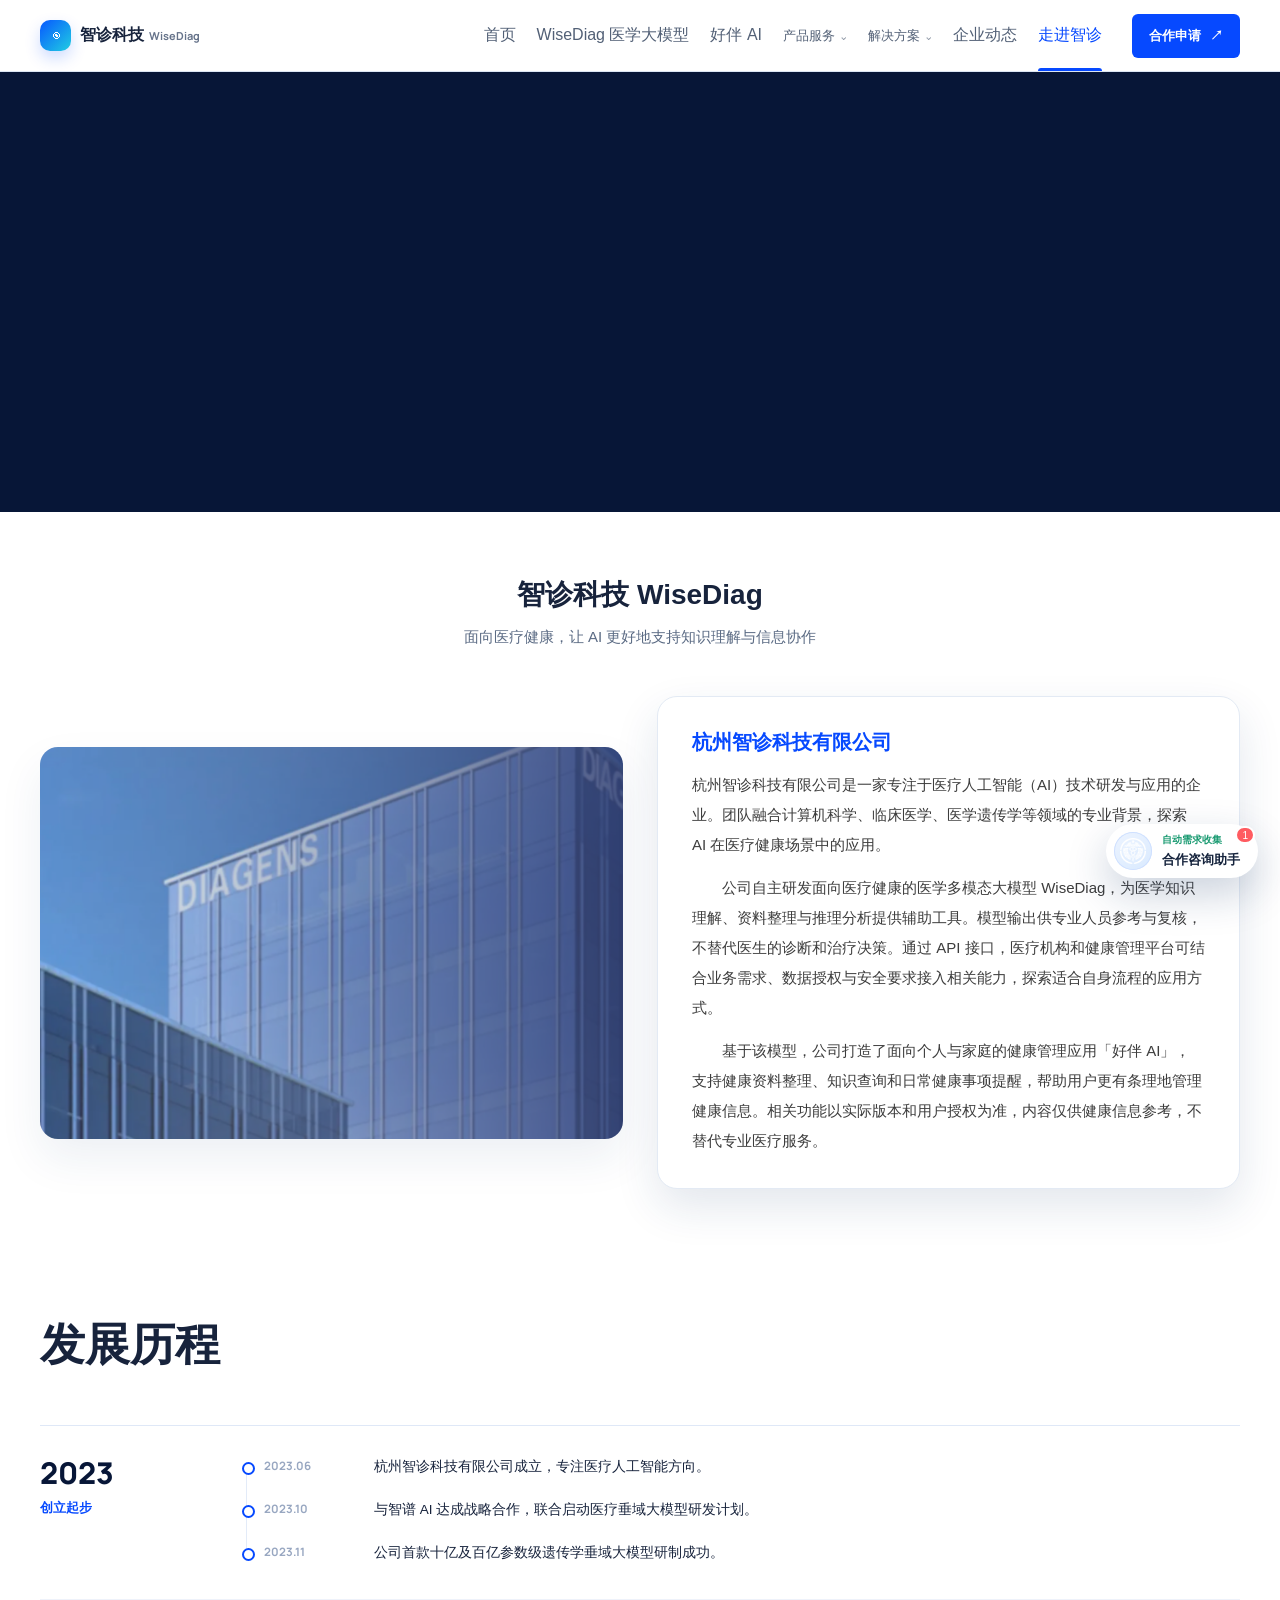
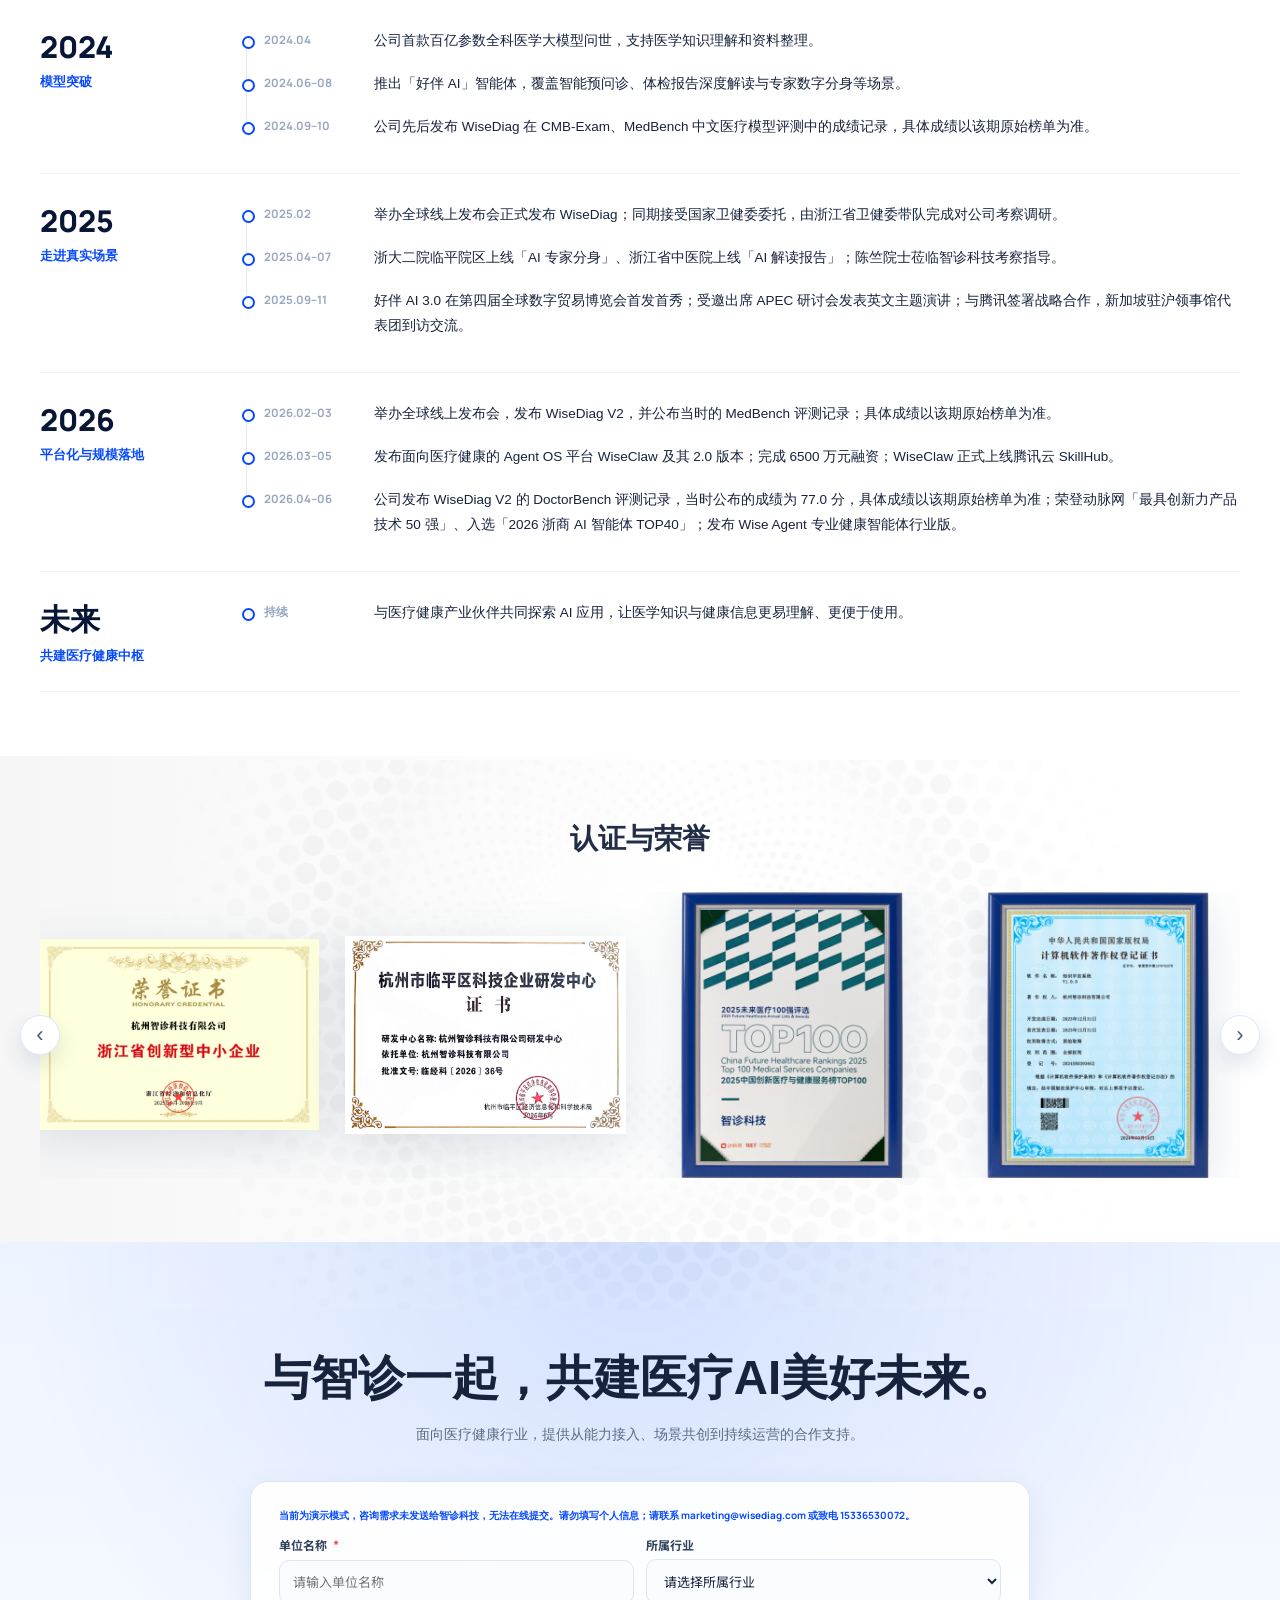
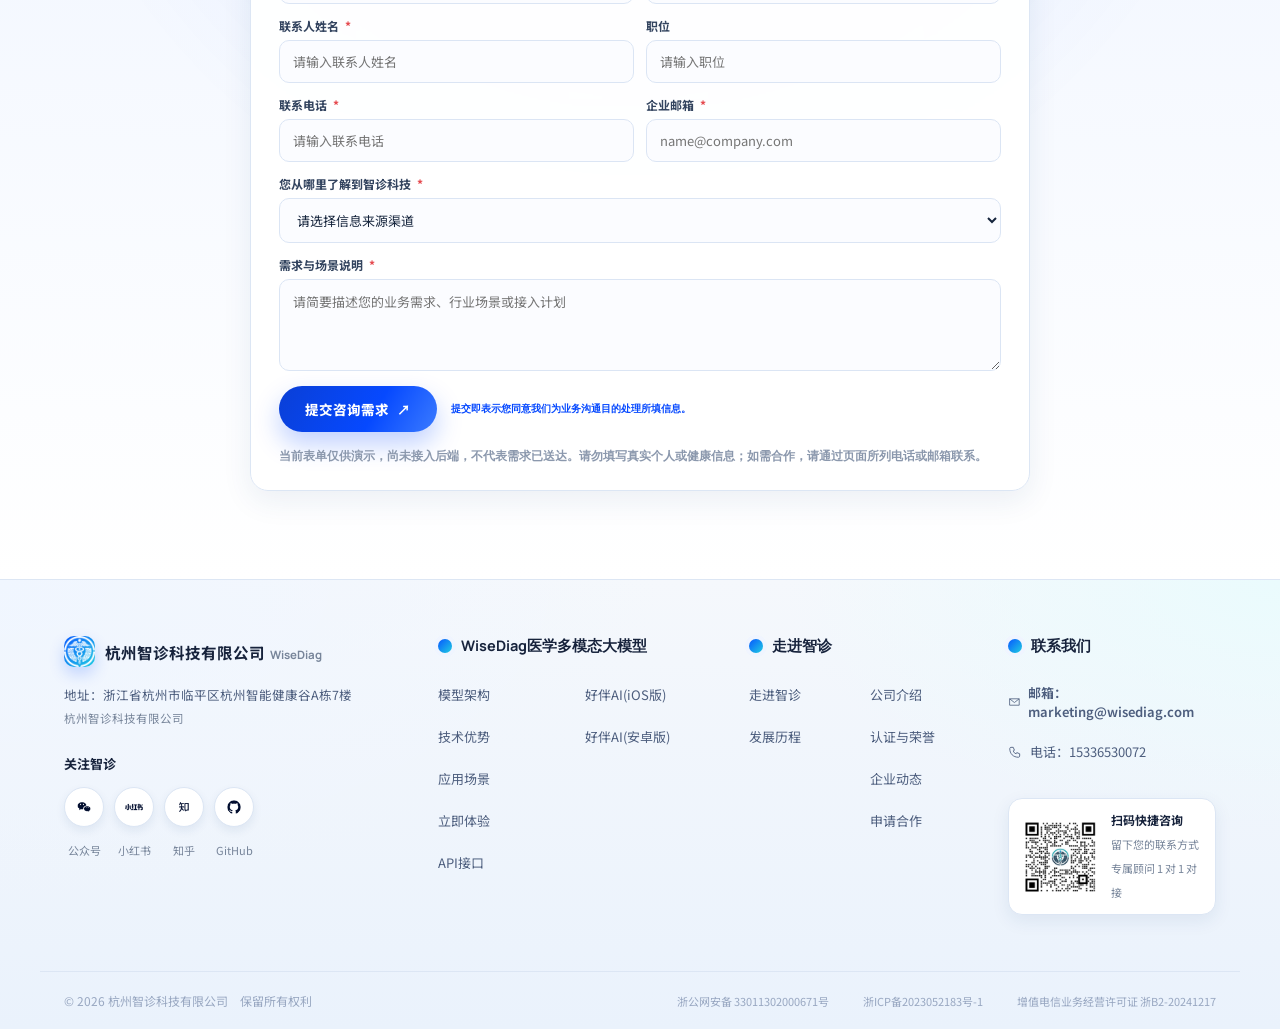
==== about.html @ 36752229 "智诊科技官网 · 菜单调整版 v2026.10.09" ====
<!DOCTYPE html>
<html lang="zh-CN" data-page-node-id="jXTU3y7TMNJ3A8dg89KkbF" data-dm-ref="1"><head data-page-node-id="NB7bRx6Qh5a212C4EVVu77">
  <meta charset="utf-8" data-page-node-id="czl9bpVHp7eGzFg7hUlYEp">
  <meta name="viewport" content="width=device-width, initial-scale=1" data-page-node-id="YkZk98KfZvASvxFlY9uqzL">
  <link rel="icon" href="assets/footer/logo-wisediag.png" data-page-node-id="BhwT7qiCK8DbXxZ8xmbgAR">
  <meta name="description" content="走进智诊：了解公司的医学模型研发、产品应用、发展历程与已有荣誉，探索面向医疗健康的 AI 辅助工具与合作方式。" data-page-node-id="GdYAUkMqV5oiAddRUGPMqc">
  <title>走进智诊｜智诊科技 WiseDiag</title>
  <link rel="preconnect" href="https://fonts.googleapis.com" data-page-node-id="WL4O1YfVCXUM8hdiC8iNHh">
  <link rel="preconnect" href="https://fonts.gstatic.com" crossorigin="" data-page-node-id="dYVOBnPL8TYPRSnYhRaG9M">
  <link href="https://fonts.googleapis.com/css2?family=Manrope:wght@500;600;700;800&amp;family=Noto+Sans+SC:wght@400;500;600;700;800&amp;display=swap" rel="stylesheet" data-page-node-id="XX4JOkSRLwVpMcMgqhCFnB">
  <link rel="stylesheet" href="styles.css" data-page-node-id="oeQa6T9IZMMiHUIrCnSnR8">
  <link rel="stylesheet" href="about.css" data-page-node-id="337ktOEsrzQECBDEk0Ui6a">
  <link rel="stylesheet" href="lead-form.css" data-page-node-id="uaolvQrculS0vDA4miW3NL">
  <link rel="stylesheet" href="ai-advisor.css">
<style id="__dm_no_drag_style__">* { -webkit-user-drag: none !important; }</style><style id="__dm_bindable_badge_style__">[data-sp-bindable="database"]{outline:1px dashed #0088ff;outline-offset:2px;border-radius:4px;}[data-sp-bindable="database"] *{pointer-events:none !important;transition:none !important;animation:none !important;}[data-sp-bindable="database"]{transition:none !important;animation:none !important;}</style><link rel="stylesheet" href="refresh.css">
</head>
<body class="about-page" data-page-node-id="6ReXnjT73YLjAn3zCrP7Fc" style="position: relative;">
  <header class="site-header" data-page-node-id="TmA7hmSbQHBHFaGLbLXEV1">
    <nav class="shell nav" aria-label="主导航" data-page-node-id="gqIqWQVNKPORnPLjkGcL3F">
      <a class="brand" href="index.html" aria-label="智诊科技首页" data-page-node-id="kgMMQRinmCyNTvHKYEJNEs"><span class="brand-mark" data-page-node-id="mnJAXAxzZTJD8Vps6xZFzW">◉</span><span data-page-node-id="Qi4Cuh7tABCEl4FJbSXh5B"><b data-page-node-id="9xUfB2OcNhVFLFv51sMWf5">智诊科技</b><small data-page-node-id="eYEgIHexiyByruC6MTFy9n">WiseDiag</small></span></a>
      <button class="mobile-menu" type="button" aria-label="打开导航" data-page-node-id="hIIjLOaj4CtE1We41KwRF6">☰</button>
      <div class="nav-links" data-page-node-id="kxvVFkR7BESYaN69S7yXgq">
        <a href="index.html" data-page-node-id="CBwfIn9S09xLWcb8Jq2i90">首页</a><a href="wisediag-model.html" data-page-node-id="TH2HlGOvzftfF7LU0I3c3u">WiseDiag 医学大模型</a><a href="haoban-ai.html" data-page-node-id="kV3a2kuqh2qwIEXLxG3W0R">好伴 AI</a>
        <div class="products-menu" data-page-node-id="G5EqtqOhH3TulbefRyG6ot">
          <button class="nav-trigger" type="button" aria-haspopup="true" data-page-node-id="hMljpFIzRcWWH48D4Fl6sy">产品服务 <span data-page-node-id="bhReY2boVkCvGD5dEe7j53">⌄</span></button>
          <div class="mega-menu svc-panel" data-page-node-id="FpGGrm6UfrsNv0aa4zNa1A">
            <div class="svc-head" data-page-node-id="Wo4FW34nCDXDEaM8wIuEZu"><div data-page-node-id="wwS58VSryOVKIBsWcpeYPG"><strong data-page-node-id="x0oefkRWorpnDPym1zycmX">产品服务</strong></div><p data-page-node-id="hIWL87arqr77BmecpvTbkR">智多星提供共享底座，支撑智小伴、智小医、智小检、智小药、智小康五个应用产品与 WiseClaw 智能体平台，点击查看对应页面。</p></div>
            <div class="svc-grid" data-page-node-id="PI9OYMBCrcFdiQnedNy5GA">
              
              <a class="svc-card" href="product-services.html#care" data-page-node-id="EsBjKFHw7qzK3Svnk50kxS"><i data-page-node-id="V2WbOlDNFFDkpSX4trFWNA">CARE</i><span class="svc-t" data-page-node-id="Vc92Zg2eoG3tWAGSTKk6OD"><b data-page-node-id="LokK9gBlZbFoC0zPipFbyY">智小伴</b><small data-page-node-id="eyeQm6Rs5ZQycEFUFHQ1ld">Wise Care</small></span><em data-page-node-id="NLwi2FxIFVniZT47jv6sSX"><span>医院</span><span>互联网医院</span><span>慢病管理中心</span><span>康养机构</span></em></a>
              <a class="svc-card" href="product-services.html#clinical" data-page-node-id="Ubo1TBMt8E4ldrRlWopfl1"><i data-page-node-id="5P9RiscrXUNQzIkFjFHhl1">CLIN</i><span class="svc-t" data-page-node-id="8GFXKsW346yqIfBZ5NxtfP"><b data-page-node-id="Vr6QgrB4dvN4ijxFelru1N">智小医</b><small data-page-node-id="FTa0Zsb64WEz1nLM6HaD30">Wise Clinical</small></span><em data-page-node-id="7EBlE2pzGs2XZE9uJu25ws"><span>公立医院</span><span>互联网医院</span><span>县域医共体</span><span>私立医疗</span></em></a>
              <a class="svc-card" href="product-services.html#diagnostics" data-page-node-id="dXBNgfFGccTD0OlHI8rpO6"><i data-page-node-id="n67CxDEnUmG7MbqOgn6zDF">DX</i><span class="svc-t" data-page-node-id="wAQSfmezyjRhOn5LSOT2w8"><b data-page-node-id="OvQri4uZIFPD4bVSBU03jC">智小检</b><small data-page-node-id="IkWtGDfC43fnLAZ6Oigmk8">Wise Diagnostics</small></span><em data-page-node-id="gIBHCb1gODTdqodjGF6nvw"><span>IVD 与检验</span><span>体检中心</span><span>医院检验科</span><span>第三方医检</span></em></a>
              <a class="svc-card span-half" href="product-services.html#pharma" data-page-node-id="EaYa68A8K2g5bwQEvGTEJG"><i data-page-node-id="aQs6z8pCKtOJXpf1rMr66Q">RX</i><span class="svc-t" data-page-node-id="F63iG7ed1Q1ZLM8vw5eEjm"><b data-page-node-id="7CHoAHbj7xSWmqBAicvi7s">智小药</b><small data-page-node-id="FhH7N7I8L5gGqE3R2QsQiu">Wise Pharma</small></span><em data-page-node-id="7IhPz8YSmU1FhETOFZWTzs"><span>药企</span><span>医疗器械</span><span>医药流通</span><span>临床研究</span></em></a>
              <a class="svc-card span-half" href="product-services.html#workforce" data-page-node-id="7YRNSrbzjzKaJ9wcNGvSuk"><i data-page-node-id="fvVidkb5EKJUQ6GlXyA1Tl">WF</i><span class="svc-t" data-page-node-id="6yzBBKrHD01S335ZQzojCp"><b data-page-node-id="CBkHnWv2wNiDfLj81NYe39">智小康</b><small data-page-node-id="qGHI4hnIcpKSo1DPeCxNDq">Wise Workforce</small></span><em data-page-node-id="Bf9wzxEFv1adkkU7CL4VOK"><span>大型企业</span><span>健康险</span><span>体检中心</span><span>职业健康</span></em></a>
              <a class="svc-card wide" href="product-services.html#wiseclaw" data-page-node-id="2NohaRJBgeMSlbw6GYpEVo"><i data-page-node-id="NcvPaP6vzADH7tnUE6WluM">CLAW</i><span class="svc-t" data-page-node-id="ceJeCnjATCYwPofCEEDZwA"><b data-page-node-id="MMn04vcdPFRmyNtv12Ogtz">WiseClaw</b><small data-page-node-id="qwGTYNkNw0W6DRjAq6KfAE">Agent OS</small></span><em data-page-node-id="33k3sXf1a3xHdcWHOWT3lU"><span data-page-node-id="5FaSgOqKsHMSyVzhSbXXEk">智能体构建</span><span data-page-node-id="d4lnHLtroSAxpdXXp1v9OM">流程编排</span><span data-page-node-id="lCyu1BEOFZH4cpBxcAi0jy">安全治理</span><span data-page-node-id="A5NfhataGhKhxDCgHZANzq">快速接入</span></em></a>
<a class="svc-card wide" href="product-services.html#foundation" data-page-node-id="2ZuEBC9q60PFWmmcqdnnsg"><i data-page-node-id="ZL1RFGaApqm45HENrQ1pbx">BASE</i><span class="svc-t" data-page-node-id="AeH8MExyWSQs2PHaSbfh2N"><b data-page-node-id="00mqQkZI08zb7gIWSD8p1I">智多星</b><small data-page-node-id="IfqGGNo2938xH7hcor44uQ">Wise Foundation</small></span><em data-page-node-id="cgDqSuOZT9fv3OlurM5ABA"><span data-page-node-id="RA1VLWbLAgyObodHoXRsKA">医疗模型</span><span data-page-node-id="hvdFbQmwy6fdFYENLytp39">知识证据</span><span data-page-node-id="ZyVjj9j7lwV4KvWT2DAfaq">数据治理</span><span data-page-node-id="r1ruUIrDHwPOT2Iq9SzPIC">智能编排</span></em></a>
              
            </div>
          </div>
        </div>
        <div class="products-menu solutions-menu" data-page-node-id="Sb7bOyJZPs42wJdxjxDeA3">
          <button class="nav-trigger" type="button" aria-haspopup="true" data-page-node-id="s2px6zNemVEh3ucX42noSN">解决方案 <span data-page-node-id="4qvP9fNyJtytugFgVs9EBE">⌄</span></button>
          <div class="mega-menu solution-mega" data-page-node-id="xg6WCRsPVxlaZ0CVxTO2FF">
            <div class="mega-intro" data-page-node-id="tGlUL9miDf0DBefAVXfOCd"><div data-page-node-id="J5mr7xdfFGzoHt1ZaHDXjk"><span data-page-node-id="BFNWag4UDG5qMtKrqhMID6">行业解决方案</span><strong data-page-node-id="wwNoRye08ft20Zj0vYONP8">解决方案</strong></div><p data-page-node-id="FkFuKxCQdhKIbqIapTaoYb">让医疗 AI 能力融入真实业务流程。</p></div>
            <div class="mega-body solution-body" data-page-node-id="7WaRBGowxnE4PtPXw70wOS">
              <section class="product-matrix" data-page-node-id="9lFvIbF4kVEMcW4GSTe7r3">
                <p data-page-node-id="3Dz8HJ8sP2VPBo0JrioS3C">行业解决方案</p>
                <div class="product-grid solution-grid" data-page-node-id="MN8725ARwmQpUGKb0peS52">
                  <a href="solution-pharma.html" data-page-node-id="Ttn9BO9C9IyZBVaD5gtISD"><b data-page-node-id="mzAzjtZY1rwx6srGCxclj6">药企</b><small data-page-node-id="VutfPHO0qLema2MrV0IigB">学术推广 · 患者管理 · 临床研究</small></a>
                  <a href="solution-ivd.html" data-page-node-id="UdjbVMDWqGYOyECCm68yuB"><b data-page-node-id="oM4QLHqFTFBOCg0MQKP3NW">IVD 体外诊断</b><small data-page-node-id="s35Q7Q3MM5TuJ7mQ5qyv3A">报告解读 · 检后服务</small></a>
                  <a href="solution-internet-hospital.html" data-page-node-id="lgy6tH3VNfAG6X7n6HakuV"><b data-page-node-id="uKjFwxV7mZPj6uAHeyly7H">互联网医院</b><small data-page-node-id="FXYJu1XhfPb9gh4f5lv1p1">在线问诊 · 随访运营</small></a>
                  <a href="solutions.html#cases" data-page-node-id="wFydDvfcRVMMBFPiROiXy3"><b data-page-node-id="OwYZNq5AgKjXGbdeQw3WxG">体检中心</b><small data-page-node-id="9Df3MpXfCnZ4eSCkuxgKr9">团检报告深度解读</small></a>
                  <a href="solutions.html#cases" data-page-node-id="QXpoaqGKGv4QefSFWcLR72"><b data-page-node-id="ebO0yeA3ULSiHeOLyo8Ubj">药房 / 医药流通</b><small data-page-node-id="vCvS7NjIA9YWQBwe9RjGYF">店员助手 · 用药指导</small></a>
                  <a href="solutions.html#cases" data-page-node-id="xKARN5jIBkGLqK8ZBi51Tw"><b data-page-node-id="NyYJcBNhFr8FkrZnrVMNqZ">商业健康保险</b><small data-page-node-id="BzBuLporrjZ5sQYutg2TQq">核保理赔 · 健管服务</small></a>
                  <a href="solutions.html#cases" data-page-node-id="94PoNqt1r9weD3FeBXgtDE"><b data-page-node-id="bog9mQDEZ7P6TrvJwQZ29D">医美机构</b><small data-page-node-id="HbFT3gxK6XWlfED6fLXDwP">术前咨询 · 术后随访</small></a>
                  <a href="solutions.html#cases" data-page-node-id="6kWoWO7RqNoEViO8gizb6T"><b data-page-node-id="2O42u2cMEWPPaRSxhELPKS">中医养生</b><small data-page-node-id="35DPfDNnqGiyy90s65zOvY">体质辨识 · 调养建议</small></a>
                  <a href="solutions.html#cases" data-page-node-id="rlriwdObhKjO4PcgPj9f9F"><b data-page-node-id="jduI4sdSaFWWiYWSxFEpmp">营养保健品</b><small data-page-node-id="qZ5D7BbBFc3Zf1WJFY9VCP">营养咨询 · 复购运营</small></a>
                  <a href="solutions.html#cases" data-page-node-id="O8MIk3WTqiuXxcsr2VqmPK"><b data-page-node-id="mqbDVoCw30sPXXxKpKMYDc">模算智一体机</b><small data-page-node-id="UJBKIDPohNO5w39ZCTPQnM">软硬一体本地部署</small></a>
                </div>
                <p class="matrix-note" data-page-node-id="wNCbGIDiC4bxmFKiXBL8Re">未覆盖的场景可通过 WiseClaw 智能体平台共创搭建</p>
              </section>
            </div>
          </div>
        </div>
        <a href="enterprise-news.html" data-page-node-id="kqcTfi3M9VFtFWuFAGzows">企业动态</a><a class="active" href="about.html" data-page-node-id="FjohEsqmTO4EyHGRAGE9LB">走进智诊</a>
      </div>
      <a class="nav-cta" href="#contact" data-page-node-id="Xz7pgKAuWlIrd50UaRYko6" data-lead="合作申请">合作申请 <span data-page-node-id="lrCzwnC9vEjLPi6y8vo5qQ">↗</span></a>
    </nav>
  </header>

  <main data-page-node-id="RzOx4KvLAT70WNlpDpz63S">
    <section class="about-video" aria-label="智诊科技宣传片" data-page-node-id="jC9fh3ziOVrPqjhF1Cx9j0">
      <video src="https://pic.wisediag.com/haobanai/wisediag-static/v1/fbed8ce3edc7f536e7932b9ca53c58d1.mp4" autoplay="" loop="" muted="" playsinline="" preload="auto" data-page-node-id="zj8fKlzwsLU7nLABS53MpE"></video>
    </section>


    <section class="section intro-section" id="company" data-page-node-id="fPAxP5t7vRiq94142thHIe">
      <div class="shell" data-page-node-id="SX5P1SC5U5aPa4kO5QLvLf">
        <div class="intro-head" data-page-node-id="2OwpolJVnhM1KQZTwyAOdj">
          <h1 data-page-node-id="PSOz3hjM2uzITF8lJuVG2D">智诊科技 WiseDiag</h1>
          <p data-page-node-id="WvMrED04769Xvm6iJAIwTa">面向医疗健康，让 AI 更好地支持知识理解与信息协作</p>
        </div>
        <div class="intro-body" data-page-node-id="ULhPFH2KWXERN7NTt5Np5J">
          <div class="intro-visual" role="img" aria-label="杭州智诊科技有限公司办公与研发环境" data-page-node-id="vmg0Yf6ADxMekCBRsX2uIG"></div>
          <div class="intro-card" data-page-node-id="BRCeSx4IYikAG1iCH3AfPD">
            <span class="intro-name" data-page-node-id="bRmdpU32OVTOhMVSbzzkNY">杭州智诊科技有限公司</span>
            <div class="intro-text" data-page-node-id="deFjO9mw6vb2JNNbdym9kD">
              <p data-page-node-id="7oNrVuA5icIJ0h0GOlnYXw">杭州智诊科技有限公司是一家专注于医疗人工智能（AI）技术研发与应用的企业。团队融合计算机科学、临床医学、医学遗传学等领域的专业背景，探索 AI 在医疗健康场景中的应用。</p>
              <p data-page-node-id="lHODWTHpEZS207CqWmEcfi">公司自主研发面向医疗健康的医学多模态大模型 WiseDiag，为医学知识理解、资料整理与推理分析提供辅助工具。模型输出供专业人员参考与复核，不替代医生的诊断和治疗决策。通过 API 接口，医疗机构和健康管理平台可结合业务需求、数据授权与安全要求接入相关能力，探索适合自身流程的应用方式。</p>
              <p data-page-node-id="pvaOzISCfciBWhcEAv4Yzp">基于该模型，公司打造了面向个人与家庭的健康管理应用「好伴 AI」，支持健康资料整理、知识查询和日常健康事项提醒，帮助用户更有条理地管理健康信息。相关功能以实际版本和用户授权为准，内容仅供健康信息参考，不替代专业医疗服务。</p>
            </div>
          </div>
        </div>
      </div>
    </section>

    



    <section class="section timeline-section" id="milestones" data-page-node-id="uNLRlwpPSclPd0JDVNL8fU">
      <div class="shell" data-page-node-id="7V2CbTyDwAZuiSYd9CJYAe">
        <div class="timeline-intro" data-page-node-id="WOfypAHzGuxHFHNUWnEcXE"><div><h2>发展历程</h2></div></div>
        <div class="history" data-page-node-id="nAeFZnWayKKBNU7ZJgFa7x">
          <div class="history-group" data-page-node-id="qHLrfn1sbYVPNoEwhPHueY">
            <div class="history-year" data-page-node-id="OvdKTnNnbGHto5CWBELEz8"><b data-page-node-id="6xEMD5DB8N674rmXh1FMeo">2023</b><span data-page-node-id="1BwyAOl5binzhamxSUHE5g">创立起步</span></div>
            <ul class="history-list" data-page-node-id="jGAdcFtG8zAZadWTtg9CQA">
                <li data-page-node-id="UJPlRMTT6XA7ZskNZEBnvq"><time data-page-node-id="plCyF0SSVU73mkRSjGCONY">2023.06</time><p data-page-node-id="Q4FvnfT67I4eFpsTk1wHCk">杭州智诊科技有限公司成立，专注医疗人工智能方向。</p></li>
                <li data-page-node-id="9JzhxIq4fw6XZ4EqKmNxFw"><time data-page-node-id="E1PvzZy1P0RXS0sNzyBxnx">2023.10</time><p data-page-node-id="DqneVOFwYwRR4lKrWrzP7P">与智谱 AI 达成战略合作，联合启动医疗垂域大模型研发计划。</p></li>
                <li data-page-node-id="jR8Gi6qJPfmpiG3eeGUzHW"><time data-page-node-id="jT58jyR8b7UXJaMJ1Yi4zZ">2023.11</time><p data-page-node-id="lcUYUM4kk3BDWHeNDPzjs3">公司首款十亿及百亿参数级遗传学垂域大模型研制成功。</p></li>
            </ul>
          </div>
          <div class="history-group" data-page-node-id="LRAouZ21VfySKIERyXcI8s">
            <div class="history-year" data-page-node-id="Ie1kcEqe76TWNGFJWuVYBu"><b data-page-node-id="Y3RvJtFRA8dVR3GyPp4Nkz">2024</b><span data-page-node-id="s80PIsdy0zc3ZOcOc7KenJ">模型突破</span></div>
            <ul class="history-list" data-page-node-id="s7yB7LysHFuMArHObLMcuW">
                <li data-page-node-id="ZgvomDlXj3Dpzw8CFe3Dvy"><time data-page-node-id="gMcoe4GcRzCqUQE0D794oM">2024.04</time><p data-page-node-id="R3RnA2Zumba7Wg2DXRvg0g">公司首款百亿参数全科医学大模型问世，支持医学知识理解和资料整理。</p></li>
                <li data-page-node-id="XTj5u1JjmVJCy0hBUJu0p5"><time data-page-node-id="QdhC1cpl5g8SutqgBgj8Rb">2024.06–08</time><p data-page-node-id="OSr6m08NYHiwfkGuTeagmE">推出「好伴 AI」智能体，覆盖智能预问诊、体检报告深度解读与专家数字分身等场景。</p></li>
                <li data-page-node-id="yxHZfnAtxFpcVYG6nuTcHI"><time data-page-node-id="xqdQhCHckcxU91lMjkOLDG">2024.09–10</time><p data-page-node-id="c86dRZCsv6lSF9He4yyIWy">公司先后发布 WiseDiag 在 CMB-Exam、MedBench 中文医疗模型评测中的成绩记录，具体成绩以该期原始榜单为准。</p></li>
            </ul>
          </div>
          <div class="history-group" data-page-node-id="qzRWXegZ5pwHPuF8my1VLS">
            <div class="history-year" data-page-node-id="JpcmVBkkFyvTxh471zV37B"><b data-page-node-id="BKgI88euKRRgLaWV3EAM9F">2025</b><span data-page-node-id="TgZ4bZ4A9SGBeUlqR0bsLC">走进真实场景</span></div>
            <ul class="history-list" data-page-node-id="dFA5EMlzVyyh1KozbhD6oA">
                <li data-page-node-id="zjslkPHO4V37OyhhTUtXK1"><time data-page-node-id="7ysyBkur3oekibrxAeWfKh">2025.02</time><p data-page-node-id="3KRrGnM7Ao2dUZkGK0c2Lb">举办全球线上发布会正式发布 WiseDiag；同期接受国家卫健委委托，由浙江省卫健委带队完成对公司考察调研。</p></li>
                <li data-page-node-id="yXBChA7ah5PUxYo67HBl46"><time data-page-node-id="TL3lzbhb4st9A5q76qAEbF">2025.04–07</time><p data-page-node-id="7bhvb4DKZzBoC48mC3YMiA">浙大二院临平院区上线「AI 专家分身」、浙江省中医院上线「AI 解读报告」；陈竺院士莅临智诊科技考察指导。</p></li>
                <li data-page-node-id="9NtZJZtXaNmXAF0gY0VBsJ"><time data-page-node-id="aj0QfziFqEbpGXLvldO8gy">2025.09–11</time><p data-page-node-id="YlakHQbyuR6RCrSJRRwpbi">好伴 AI 3.0 在第四届全球数字贸易博览会首发首秀；受邀出席 APEC 研讨会发表英文主题演讲；与腾讯签署战略合作，新加坡驻沪领事馆代表团到访交流。</p></li>
            </ul>
          </div>
          <div class="history-group" data-page-node-id="RuGrv98dQkr5j7HJ1gjfnD">
            <div class="history-year" data-page-node-id="yUcZGGLyTBXEOvFYBPHUbm"><b data-page-node-id="omz6ZRIYqNwd7OPtOeGGHE">2026</b><span data-page-node-id="KIca9qKBD9EgQBsCjicfWQ">平台化与规模落地</span></div>
            <ul class="history-list" data-page-node-id="f1t1pzWfpnUq38TUYXxfFd">
                <li data-page-node-id="ymLg1D1K2GTRezNvWOwypA"><time data-page-node-id="9bzQhqTyDmT7SnQnGhsXCs">2026.02–03</time><p data-page-node-id="MDbwUDr6VUNRqp55UNuKjl">举办全球线上发布会，发布 WiseDiag V2，并公布当时的 MedBench 评测记录；具体成绩以该期原始榜单为准。</p></li>
                <li data-page-node-id="Aw8FA8gHDvZeGbu9Y6IaGY"><time data-page-node-id="xWfnroFeosJG8MDmNBni9y">2026.03–05</time><p data-page-node-id="VuAjyYHwHRzAOcqclSkpyq">发布面向医疗健康的 Agent OS 平台 WiseClaw 及其 2.0 版本；完成 6500 万元融资；WiseClaw 正式上线腾讯云 SkillHub。</p></li>
                <li data-page-node-id="0w5uJfqI59bpoVK9yB12zz"><time data-page-node-id="0kbEBTGY2GM0gk81K3ntfo">2026.04–06</time><p data-page-node-id="tYF4NPwJoy6PixoE8HIgn0">公司发布 WiseDiag V2 的 DoctorBench 评测记录，当时公布的成绩为 77.0 分，具体成绩以该期原始榜单为准；荣登动脉网「最具创新力产品技术 50 强」、入选「2026 浙商 AI 智能体 TOP40」；发布 Wise Agent 专业健康智能体行业版。</p></li>
            </ul>
          </div>
          <div class="history-group" data-page-node-id="0xm00UoWrBzCByQN3687LJ">
            <div class="history-year" data-page-node-id="uKt0V2JgcsJRF1hv19W77C"><b data-page-node-id="kYwFnTrd9e30E4qP5x5Ap1">未来</b><span data-page-node-id="VDdON9o78xBBquueTURPFa">共建医疗健康中枢</span></div>
            <ul class="history-list" data-page-node-id="umTpZOvm3OeBoCSFHnY8yh">
                <li data-page-node-id="6K8oA5WGG1f1nAmBYA0F1E"><time data-page-node-id="lInYw41w9gebjitK4hXzTA">持续</time><p data-page-node-id="arvsoxqhPXOc44yhNZiOnl">与医疗健康产业伙伴共同探索 AI 应用，让医学知识与健康信息更易理解、更便于使用。</p></li>
            </ul>
          </div>
        </div>
      </div>
    </section>

    <section class="section honors-section" id="honors" data-page-node-id="BQXFYxTE0DjZd61u8Vthff">
      <div class="shell" data-page-node-id="CNn7cjpRq8HcmGrLFLHKhS">
        <h2 class="honors-title" data-page-node-id="37etuFQUPq41zVPXFq0Eo4">认证与荣誉</h2>
      </div>
      <div class="honors-stage" data-page-node-id="smca5RzbBT2rGOeNIh71Cz">
        <img class="honors-deco" src="assets/about/honors-bg.png" alt="" aria-hidden="true" data-page-node-id="12NlIsXCKmcTc71kaBcVVz">
        <div class="shell honors-shell" data-page-node-id="xRZsdkDVVGfaAvquztrinA">
          <div class="award-viewport" id="award-viewport" data-page-node-id="vM0yEn6ijXVvXfTZlJ4fau">
            <div class="award-track" id="award-track" data-page-node-id="zGjL2DcPCHxpRr4W0qblAE">
              <div class="award-slide"><div class="award-inner"><a href="assets/brochure/wiseclaw-certificate.webp" target="_blank" rel="noopener" aria-label="查看WiseClaw智能体平台检验证书大图"><img src="assets/brochure/wiseclaw-certificate.webp" alt="中国信通院泰尔实验室WiseClaw智能体平台检验证书" width="794" height="1128" loading="lazy"></a></div></div>
              <div class="award-slide"><div class="award-inner"><a href="assets/brochure/national-project.webp" target="_blank" rel="noopener" aria-label="查看国家科技重大专项项目参与单位牌匾大图"><img src="assets/brochure/national-project.webp" alt="国家科技重大专项项目参与单位牌匾" width="1080" height="721" loading="lazy"></a></div></div>
              <div class="award-slide"><div class="award-inner"><a href="assets/brochure/ai-top40.webp" target="_blank" rel="noopener" aria-label="查看2026浙商AI智能体TOP40荣誉证书大图"><img src="assets/brochure/ai-top40.webp" alt="2026浙商AI智能体TOP40荣誉证书" width="1484" height="1084" loading="lazy"></a></div></div>
              <div class="award-slide"><div class="award-inner"><a href="assets/brochure/innovative-sme.webp" target="_blank" rel="noopener" aria-label="查看浙江省创新型中小企业荣誉证书大图"><img src="assets/brochure/innovative-sme.webp" alt="浙江省创新型中小企业荣誉证书" width="1488" height="1016" loading="lazy"></a></div></div>
              <div class="award-slide"><div class="award-inner"><a href="assets/brochure/research-center.webp" target="_blank" rel="noopener" aria-label="查看杭州市临平区科技企业研发中心证书大图"><img src="assets/brochure/research-center.webp" alt="杭州市临平区科技企业研发中心证书" width="1618" height="1142" loading="lazy"></a></div></div>
              <div class="award-slide" data-page-node-id="SEosXXlguJsV8kNxLooZjj"><div class="award-inner" data-page-node-id="keEdPjR2VS8NFFl5GMVQ7y"><img src="assets/about/awards/07835f17639ade4d8acf3dcb97402240.png" alt="智诊科技荣誉证书 1" loading="lazy" data-page-node-id="CV1gWCEY76QHPvUftGcle9"></div></div>
              <div class="award-slide" data-page-node-id="KYDfzCfjZyY71Qhx7IE6kS"><div class="award-inner" data-page-node-id="g1TrBIC0Fwi5jvVD7xjdWZ"><img src="assets/about/awards/08b4228468f16519225edf1203d0eb1f.png" alt="智诊科技荣誉证书 2" loading="lazy" data-page-node-id="dikNsu29MPEmYQSu8VV3vg"></div></div>
              <div class="award-slide" data-page-node-id="H9JVzyTs4vRjDdXnzhVhyD"><div class="award-inner" data-page-node-id="lK78ykw0zEQp59ZacOXDsb"><img src="assets/about/awards/0d170f3dafcecbd0cac4e5c1cd0ffe08.png" alt="智诊科技荣誉证书 3" loading="lazy" data-page-node-id="UWQFCCjZhC5j6CQWf3oAmk"></div></div>
              <div class="award-slide" data-page-node-id="Rw5A7cD7q2mG3dbP8u9WFV"><div class="award-inner" data-page-node-id="0h1HgXuo1uagsebl4G1xg8"><img src="assets/about/awards/0edc54f242d8e4121142dbd56f6cabe1.png" alt="智诊科技荣誉证书 4" loading="lazy" data-page-node-id="6wAUi7rw2Kgpzc9Gf9b4VF"></div></div>
              <div class="award-slide" data-page-node-id="jg0yljffAgKJoXAEsrT8iQ"><div class="award-inner" data-page-node-id="WBjT6wsDjkazeYKdqCbx4X"><img src="assets/about/awards/1adfdb4c02383ef9d347f73ea6b019ab.png" alt="智诊科技荣誉证书 5" loading="lazy" data-page-node-id="fjWGBEHGpftddvX7LUngm7"></div></div>
              <div class="award-slide" data-page-node-id="FNNjPqPRJ8bX9SMZISFvhm"><div class="award-inner" data-page-node-id="8B2yZfRE1n2HlgREydxGzC"><img src="assets/about/awards/21e0e022e74912dc03226a2018289785.png" alt="智诊科技荣誉证书 6" loading="lazy" data-page-node-id="QeJiopq3l884wl4snmfTfr"></div></div>
              <div class="award-slide" data-page-node-id="UIVEeqThUz27hWL5DLtpBV"><div class="award-inner" data-page-node-id="pmGKDHQD02DsGgFo95ucw4"><img src="assets/about/awards/25679d635315668167aef268bb8b7ef9.png" alt="智诊科技荣誉证书 7" loading="lazy" data-page-node-id="bTUL5SD2gD4Dqct39f4BgE"></div></div>
              <div class="award-slide" data-page-node-id="39Fxa9eMOr0oeiaacKEk0T"><div class="award-inner" data-page-node-id="0aCoBpxqs4ZoqxwR3T8tEW"><img src="assets/about/awards/2ef0cf6a82759ab075586c9cdfd40843.png" alt="智诊科技荣誉证书 8" loading="lazy" data-page-node-id="z64Dn0e8ZcsdzOVWpaXYj4"></div></div>
              <div class="award-slide" data-page-node-id="kq6eZrT1G6spZGW14Ri8W4"><div class="award-inner" data-page-node-id="3xcrTS5LqGoB7qCa0BhfrU"><img src="assets/about/awards/35df5703db4814d6444970cc1b2b7a46.png" alt="智诊科技荣誉证书 9" loading="lazy" data-page-node-id="eqh2BTBWlECW7q5K9XKCQX"></div></div>
              <div class="award-slide" data-page-node-id="fLLTYfdvKrpR3A7j8cMhGP"><div class="award-inner" data-page-node-id="wDHYcitbuhY6gWQdAeLAK0"><img src="assets/about/awards/630328425ab5e83a489574bd892f41ca.png" alt="智诊科技荣誉证书 10" loading="lazy" data-page-node-id="3Q78zG3PoJcJETwwO5VY6N"></div></div>
              <div class="award-slide" data-page-node-id="kcxFkbXnF6s2XwmQrnCBRy"><div class="award-inner" data-page-node-id="5ypy604BO6VgXjW44EzDBE"><img src="assets/about/awards/83eebbc583930eb4481240b344b23f5b.png" alt="智诊科技荣誉证书 11" loading="lazy" data-page-node-id="KIAeI1TXzoHLE8WQm7Xs02"></div></div>
              <div class="award-slide" data-page-node-id="CAdk3ri7LYXYPVvBgbvZsB"><div class="award-inner" data-page-node-id="0lTBe6sENL2NN2GtzMma92"><img src="assets/about/awards/9804941832c5647d24f5cb70e229220d.png" alt="智诊科技荣誉证书 12" loading="lazy" data-page-node-id="rqRt3G6jFyxj7wBCRNhV4v"></div></div>
              <div class="award-slide" data-page-node-id="7DGlAFo2PN0OgPRuS5Fhvh"><div class="award-inner" data-page-node-id="XlkT5WjScCBsWUSKbMPrXT"><img src="assets/about/awards/ae7e9184a5d85f9d273756cdfec555da.png" alt="智诊科技荣誉证书 13" loading="lazy" data-page-node-id="xxcbZbdTWS54BAIhQeYJjT"></div></div>
            </div>
          </div>
          <button class="award-arrow prev" type="button" data-award="-1" aria-label="上一组荣誉" data-page-node-id="Cn73GCTqXqzEjqgLB6TXVL">‹</button>
          <button class="award-arrow next" type="button" data-award="1" aria-label="下一组荣誉" data-page-node-id="AZuwCIwKqHq7yLNMJbaBJC">›</button>
        </div>
      </div>
    </section>

    

    

    <section class="about-cta" id="contact" data-page-node-id="AZ1gFCK0w7rpFF1NY5bYUx"><div class="shell" data-page-node-id="BZjJ0fj1jiQItCDAFJUYuG"><h2 data-page-node-id="tz7KxQ4cn9ak0YueZ7ZZ8b">与智诊一起，共建医疗AI美好未来。</h2><span data-page-node-id="5tyovkYMq8rrKPh0eAc9nB">面向医疗健康行业，提供从能力接入、场景共创到持续运营的合作支持。</span><div class="cta-form-wrap"><form class="lf-form lf-host" novalidate=""></form><p class="cta-inline-note" style="margin:14px 0 0;text-align:left;color:#8b98ad;font-size:12px;line-height:1.7;">当前表单仅供演示，尚未接入后端，不代表需求已送达。请勿填写真实个人或健康信息；如需合作，请通过页面所列电话或邮箱联系。</p></div></div></section>

    


  </main>
  <!-- footer:v2026-09-03-r4 -->
  <footer class="site-footer">
    <div class="footer-grid" data-page-node-id="FB1VmiSUvRXy2EG9ohcUtP">

      <!-- 列 1：公司信息 + 关注智诊 -->
      <div class="footer-company" data-page-node-id="Am0UCrGYWfXwmxsUIDCZ5B">
        <a class="brand" href="index.html" data-page-node-id="2Gjoyxp4v4bd4J3Tkq9zN3">
          <img class="brand-mark" src="assets/footer/logo-wisediag.png" alt="智诊科技 WiseDiag" data-page-node-id="zZJAsvSrarFj12V6VorzLU">
          <span data-page-node-id="lb8Ws5LtIjGC6kRfoCuVe1"><b data-page-node-id="QWym7S1baNB0hWuR2FMyBA">杭州智诊科技有限公司</b><small data-page-node-id="V8OboRtABib1qwBmHQm7sh">WiseDiag</small></span>
        </a>
        <p class="addr" data-page-node-id="iTtL26EGCv6Q9UmJDpznyu">
          <span data-page-node-id="W7qnnPkaGrTtCZEIvxDReO">地址：浙江省杭州市临平区杭州智能健康谷A栋7楼</span>
          <span class="line2" data-page-node-id="hkSn252SUlA8Im0hTB8pn7">杭州智诊科技有限公司</span>
        </p>

        <div class="social-block" data-page-node-id="MMefzrdMYNaYPEbJSvnErK">
          <p class="title" data-page-node-id="CGktOERaSDDRDKJOddNr2n">关注智诊</p>
          <div class="social-grid" data-page-node-id="ecp8iDFQF7tkdFsatMTBBf">
            <a class="social-item" href="javascript:void(0)" aria-label="微信公众号" data-page-node-id="vYRVrQJHSmdeaScUgVJKYk">
              <img src="assets/footer/icon-wechat.png" alt="" data-page-node-id="M3W2yCjUJTQJUdHyhwjMv4">
              <span class="social-qr" data-page-node-id="B5D0l3ijUhM2I0nSSG0p6b"><img src="assets/footer/qr-wechat.png" alt="微信公众号二维码" data-page-node-id="ID52xnZPRtAy00krSxJKtP"></span>
            </a>
            <a class="social-item" href="javascript:void(0)" aria-label="小红书" data-page-node-id="D7NVkvaqNv48KcEpPSJRDe">
              <img src="assets/footer/icon-xhs.png" alt="" data-page-node-id="CpHEEOnlI0cbLJr8YBsCe0">
              <span class="social-qr" data-page-node-id="UpcgQ8AAxyNYGVikG1IX7G"><img src="assets/footer/qr-xhs.png" alt="小红书二维码" data-page-node-id="lFuZ8fFgNvGa8PDAlvadt8"></span>
            </a>
            <a class="social-item" href="javascript:void(0)" aria-label="知乎" data-page-node-id="xr0R8rcF60WAQyWzhVMVev">
              <img src="assets/footer/icon-zhihu.png" alt="" data-page-node-id="HNISCXjBX3mhZyR67c8pz5">
              <span class="social-qr" data-page-node-id="pxQfK6Jp5zmvwT6EbZuoNR"><img src="assets/footer/qr-zhihu.png" alt="知乎二维码" data-page-node-id="UUCEa7EzZCl9wyJrXVIw4P"></span>
            </a>
            <a class="social-item" href="https://github.com/WiseDiag" target="_blank" rel="noopener" aria-label="GitHub" data-page-node-id="Hspr3DxtryIOk3W0Em8KCS">
              <img src="assets/footer/icon-github.png" alt="" data-page-node-id="ZJRajP0azC35HK8biMW00d">
              <span class="social-qr" data-page-node-id="dUeehvS5EApKo7pG0ou1fa"><img src="assets/footer/qr-github.png" alt="GitHub 二维码" data-page-node-id="gXj2jgchOjQHzBMuBNcTEB"><small data-page-node-id="YMnV7xfj4YIyYyE088QDyP">github.com/WiseDiag</small></span>
            </a>
          </div>
          <div class="social-caption" data-page-node-id="l5jHr59Q0jwp92qfduHBTY">
            <span data-page-node-id="22zEwDNIMv44048WqiWuKC">公众号</span>
            <span data-page-node-id="wMID1Se5BLsFxoQJsnerA9">小红书</span>
            <span data-page-node-id="7IO4mOBQn0H0jEuPZLw9Bz">知乎</span>
            <span data-page-node-id="kG2l4dTDGRlye5ZrmIDkWz">GitHub</span>
          </div>
        </div>
      </div>

      <!-- 列 2：WiseDiag医学多模态大模型 -->
      <div data-page-node-id="QjxyxqUZuAVSkJxdy59RNu">
        <h3 data-page-node-id="jylF9yVKMHq4sDbjXLHJLI">WiseDiag医学多模态大模型</h3>
        <div class="nav-double" data-page-node-id="M3IXyk3iucnEYD4UXW9ANc">
          <a href="wisediag-model.html" data-page-node-id="og9RToZrZP6tdmG46vvPNd">模型架构</a>
          <a href="haoban-ai.html" data-page-node-id="BvrpoCySTd2uGR5BtamA6d">好伴AI(iOS版)</a>
          <a href="wisediag-model.html#advantages" data-page-node-id="bVgsmsFgDHA9ijsEG9DSLQ">技术优势</a>
          <a href="haoban-ai.html" data-page-node-id="FTtdg12nhc2DFDREq508tS">好伴AI(安卓版)</a>
          <a href="solutions.html" data-page-node-id="KgxRab5kFLmeh8qRxMqvbZ">应用场景</a>
          <span data-page-node-id="VOiRL0oB5Abyj0t7TsFODK"></span>
          <a href="haoban-ai.html" data-page-node-id="5TUsye2gbjCHYoIkmkTBHy">立即体验</a>
          <span data-page-node-id="2JB4vnGwqrXFELqlDhy6Te"></span>
          <a href="wisediag-model.html#api" data-page-node-id="0ksALMQZH1dENsuD1qR6Mh">API接口</a>
        </div>
      </div>

      <!-- 列 3：走进智诊 -->
      <div data-page-node-id="cj0LNFMK4OYOhdGCaccKh6">
        <h3 data-page-node-id="WjSwCmSoWgxUcvTn9TOWEs">走进智诊</h3>
        <div class="nav-double" data-page-node-id="GOrwFYm3Lai82JD6MbHFka">
          <a href="about.html" data-page-node-id="plB7bEe2yh4poD4WtwI5Y4">走进智诊</a>
          <a href="about.html#company" data-page-node-id="cjsAItQcQx040hhNzJ1krs">公司介绍</a>
          <a href="about.html#milestones" data-page-node-id="lN0o33kocKZTNLuEF8CC9H">发展历程</a>
          <a href="about.html#honors" data-page-node-id="bECCFATvlUJRtGGl2aSGdR">认证与荣誉</a>
          <span data-page-node-id="sDuUfrCjEM9Homp5oTV4wP"></span>
          <a href="enterprise-news.html" data-page-node-id="RgN5GcWslaX9gctpBEGUFW">企业动态</a>
          <span data-page-node-id="oDyIQ1jLnBCUCDIyMSg5zb"></span>
          <a href="#contact" data-lead="申请合作" data-page-node-id="inr5JktS3m5CmSuVMM4vza">申请合作</a>
        </div>
      </div>

      <!-- 列 4：联系我们 + 二维码 -->
      <div class="footer-contact" data-page-node-id="5upz7wDAYLoluRHoY4H7Bq">
        <h3 data-page-node-id="bTJ0O8k6iKacO8xJpX1G6g">联系我们</h3>
        <a class="email" href="mailto:marketing@wisediag.com" data-page-node-id="MjOWHXw5qaOgXtqH7C2F6R">
          <svg width="14" height="14" viewBox="0 0 24 24" fill="none" data-page-node-id="2JmqxVli8Ksjt9zcH33kda"><path d="M3 6h18v12H3z M3 6l9 7 9-7" stroke="currentColor" stroke-width="1.5" data-page-node-id="7TgpS68ht4H8xgrwFFo2S9"></path></svg>
          邮箱：marketing@wisediag.com
        </a>
        <a class="tel" href="tel:15336530072" data-page-node-id="ssHOBGRRQOWm3ocugT8882">
          <svg width="14" height="14" viewBox="0 0 24 24" fill="none" data-page-node-id="NVIaKoOTJmftoumqEAJEnv"><path d="M5 4h4l2 5-2 1c1 3 2 4 5 5l1-2 5 2v4c0 1-1 2-2 2C9 21 3 15 3 6c0-1 1-2 2-2z" stroke="currentColor" stroke-width="1.5" data-page-node-id="NERdRXGS87gS8DB9Aum8id"></path></svg>
          电话：15336530072
        </a>
        <div class="qr" data-page-node-id="uAzngOFefz8AjekAzDbgh0">
          <img src="assets/footer/qr-consult.png" alt="扫码快捷咨询二维码" data-page-node-id="CZwE1siCyuOU9PonE8LYrS">
          <div data-page-node-id="yzkwLgbOHZWqIfwEMXjgWd">
            <strong data-page-node-id="H8MiYQgO88s4Y4LBvgYM9A">扫码快捷咨询</strong>
            <small data-page-node-id="NjQwL1p6T98QYhBV05j1ty">留下您的联系方式<br data-page-node-id="NcJy5hzuPx6AVvz3QFnCL8">专属顾问 1 对 1 对接</small>
          </div>
        </div>
      </div>

    </div>

    <!-- 底部条 -->
    <div class="footer-bottom" data-page-node-id="YGVm1v9JCMYjddmTAmnjl2">
      <span class="copyright" data-page-node-id="cmqUrfnaGWSpM00cMDakA9">© 2026 杭州智诊科技有限公司　保留所有权利</span>
      <span class="beian" data-page-node-id="LPuVGOKpGdC5YGZ1JG7G1u">
        <a href="https://beian.mps.gov.cn/#/query/webSearch" target="_blank" rel="noopener" data-page-node-id="6MAMAoUZTPUs4OZXkwxdxe">浙公网安备 33011302000671号</a>
        <a href="https://beian.miit.gov.cn/#/Integrated/index" target="_blank" rel="noopener" data-page-node-id="iyI74StixCKZ9b5kIRV3qO">浙ICP备2023052183号-1</a>
        <a href="https://dxzhgl.miit.gov.cn/#/home" target="_blank" rel="noopener" data-page-node-id="bntCUPeW37qdkKO2Du4TqI">增值电信业务经营许可证 浙B2-20241217</a>
      </span>
    </div>
  </footer>
  <script>const menuButton=document.querySelector('.mobile-menu');const navLinks=document.querySelector('.nav-links');menuButton.addEventListener('click',()=>navLinks.classList.toggle('is-open'));</script>
  <script>
    (function () {
      const track = document.getElementById('award-track');
      const viewport = document.getElementById('award-viewport');
      if (!track || !viewport) return;
      const slides = Array.from(track.children);
      const arrows = Array.from(document.querySelectorAll('.award-arrow'));
      let index = 0;
      let timer = null;

      const perView = () => (window.innerWidth >= 1080 ? 4 : window.innerWidth >= 760 ? 3 : 2);
      const maxIndex = () => Math.max(0, slides.length - perView());
      const step = () => (slides.length > 1 ? slides[1].offsetLeft - slides[0].offsetLeft : 0);

      function apply() {
        index = Math.min(index, maxIndex());
        track.style.transform = 'translateX(-' + index * step() + 'px)';
      }
      function go(delta) {
        index += delta;
        if (index > maxIndex()) index = 0;
        if (index < 0) index = maxIndex();
        apply();
      }
      function play() {
        stop();
        timer = setInterval(function () { go(1); }, 3600);
      }
      function stop() {
        if (timer) clearInterval(timer);
        timer = null;
      }

      arrows.forEach(function (btn) {
        btn.addEventListener('click', function () {
          go(Number(btn.dataset.award));
          play();
        });
      });
      viewport.addEventListener('mouseenter', stop);
      viewport.addEventListener('mouseleave', play);
      window.addEventListener('resize', apply);
      apply();
      play();
    })();
  </script>
  <script src="nav-menu.js" defer></script>
  <script src="lead-form.js" defer=""></script>
  <script src="ai-advisor.js" defer></script>
<script src="refresh.js" defer></script>
</body></html>
---- styles.css ----
:root { --navy:#071637; --blue:#0649ff; --cyan:#16bed1; --green:#1fa97f; --ink:#17233c; --muted:#77859a; --mist:#f5f8fc; --line:#e3eaf4; --shell:1200px; }
* { box-sizing:border-box; } html { scroll-behavior:smooth; } body { margin:0; color:var(--ink); font-family:"Noto Sans SC","PingFang SC","Microsoft YaHei",sans-serif; -webkit-font-smoothing:antialiased; } a { color:inherit; text-decoration:none; } .shell { width:min(var(--shell),calc(100% - 56px)); margin:auto; }
.site-header { position:relative; z-index:10; height:74px; border-bottom:1px solid #e8eef6; background:#fff; } .nav { display:flex; height:100%; align-items:center; gap:20px; } .brand { display:flex; align-items:center; gap:9px; white-space:nowrap; } .brand-mark { display:grid; width:31px; height:31px; place-items:center; border-radius:10px; color:#fff; background:linear-gradient(135deg,#0758ff,#20cde2); box-shadow:0 7px 16px #0649ff33; } .brand b { font-size:16px; letter-spacing:-.04em; } .brand small { margin-left:5px; color:#66738a; font:700 11px Manrope,sans-serif; }
.nav-links { display:flex; align-self:stretch; align-items:stretch; gap:1px; margin-left:auto; } .nav-links>a,.nav-trigger { display:flex; align-items:center; padding:0 10px; border:0; color:#526076; background:transparent; font:600 13px inherit; white-space:nowrap; cursor:pointer; } .nav-links>a:hover,.nav-trigger:hover,.nav-links>.active { color:var(--blue); } .nav-links>.active { position:relative; } .nav-links>.active:after { position:absolute; right:10px; bottom:0; left:10px; height:3px; border-radius:3px 3px 0 0; background:var(--blue); content:""; } .nav-cta,.button.primary { display:inline-flex; align-items:center; justify-content:center; gap:9px; border-radius:999px; color:#fff; background:var(--blue); font-weight:700; transition:.2s; } .nav-cta { height:42px; padding:0 17px; font-size:13px; } .nav-cta:hover,.button.primary:hover { transform:translateY(-2px); box-shadow:0 11px 22px #0649ff44; } .mobile-menu { display:none; }
.products-menu { position:relative; display:flex; align-items:stretch; } .nav-trigger span { margin-left:5px; } .mega-menu { position:absolute; top:73px; left:-190px; width:780px; padding:21px; border:1px solid #e3ebf5; border-radius:0 0 20px 20px; background:#fff; box-shadow:0 24px 55px #14264b24; opacity:0; visibility:hidden; transform:translateY(8px); transition:.2s; } .products-menu:hover .mega-menu,.products-menu:focus-within .mega-menu { opacity:1; visibility:visible; transform:translateY(0); } .mega-intro { display:flex; align-items:flex-end; justify-content:space-between; margin-bottom:15px; } .mega-intro span,.product-matrix>p { color:#8491a8; font:700 10px Manrope,sans-serif; letter-spacing:.13em; } .mega-intro strong { display:block; margin-top:6px; font-size:18px; } .mega-intro p { max-width:280px; margin:0; color:#7a879a; font-size:12px; line-height:1.6; text-align:right; } .mega-body { display:grid; grid-template-columns:1.35fr .9fr .9fr; gap:11px; } .product-matrix { padding:13px; border:1px solid #e2ebf7; border-radius:14px; background:#f8faff; } .product-matrix>p { margin:0; } .product-grid { display:grid; grid-template-columns:repeat(2,1fr); gap:5px; margin-top:9px; } .product-grid a { padding:8px; border-radius:8px; transition:.18s; } .product-grid a:hover { background:#e9f0ff; } .product-grid b,.product-grid small { display:block; } .product-grid b { font-size:12px; } .product-grid small { margin-top:3px; color:#8c99ad; font-size:9px; }
.wiseclaw-card,.deployment-card { display:flex; min-height:182px; flex-direction:column; border-radius:14px; padding:16px; transition:.2s; } .wiseclaw-card { position:relative; overflow:hidden; color:#fff; background:linear-gradient(145deg,#2f6bf0,#123cb8); } .wiseclaw-card:after { position:absolute; right:-33px; bottom:-45px; width:140px; height:140px; border:1px solid #ffffff3b; border-radius:50%; box-shadow:0 0 0 20px #ffffff10,0 0 0 42px #ffffff0c; content:""; } .wiseclaw-card small { margin-top:20px; color:#c5d5ff; font:700 9px Manrope,sans-serif; letter-spacing:.1em; } .wiseclaw-card strong { z-index:1; margin-top:6px; font-size:16px; line-height:1.36; } .wiseclaw-card em { z-index:1; margin-top:auto; font-size:10px; font-style:normal; } .deployment-card { border:1px solid #dce6f5; background:#f8faff; } .deployment-card>span { display:grid; width:28px; height:28px; place-items:center; border-radius:8px; color:var(--blue); background:#e7efff; } .deployment-card small { margin-top:17px; color:#8491a8; font:700 9px Manrope,sans-serif; letter-spacing:.12em; } .deployment-card strong { margin-top:6px; font-size:15px; } .deployment-card p { margin:7px 0; color:#758299; font-size:10px; line-height:1.55; } .deployment-card b { margin-top:auto; color:var(--blue); font-size:10px; } .wiseclaw-card:hover,.deployment-card:hover { transform:translateY(-3px); }
.hero { position:relative; overflow:hidden; padding:87px 0 0; background:radial-gradient(circle at 14% 0%,#16bed129,transparent 30%),radial-gradient(circle at 84% 8%,#0649ff24,transparent 32%),linear-gradient(180deg,#f7fbff 0%,#eef4ff 46%,#f8fbff 100%); } .hero:before { position:absolute; inset:0; opacity:.5; background-image:linear-gradient(#9ab8ff1f 1px,transparent 1px),linear-gradient(90deg,#9ab8ff1f 1px,transparent 1px); background-size:58px 58px; mask-image:linear-gradient(90deg,#000,transparent 72%); content:""; } .hero-layout { position:relative; display:grid; min-height:520px; grid-template-columns:.9fr 1.1fr; align-items:center; gap:20px; } .eyebrow { display:inline-flex; align-items:center; gap:9px; min-height:34px; margin:0 0 20px; padding:8px 14px; border:1px solid #fff; border-radius:999px; background:#ffffffd1; color:#2a4f8c; font:700 11px Manrope,sans-serif; letter-spacing:.12em; box-shadow:0 12px 26px #26548c17; } .eyebrow i { width:7px; height:7px; border-radius:50%; background:var(--cyan); box-shadow:0 0 0 6px #16bed129; } .hero h1 { max-width:600px; margin:0; font-size:clamp(40px,4vw,62px); line-height:1.17; letter-spacing:-.06em; } .hero h1 em { color:var(--blue); font-style:normal; } .hero-lede { max-width:510px; margin:23px 0 0; color:#5b6b84; font-size:16px; line-height:1.9; } .hero-actions { display:flex; gap:12px; margin-top:31px; } .button { min-height:49px; padding:0 22px; font-size:14px; } .button.secondary { display:inline-flex; align-items:center; justify-content:center; gap:9px; border:1px solid #cfdcf5; border-radius:999px; color:var(--ink); font-weight:700; transition:.2s; } .button.secondary:hover { border-color:var(--blue); background:#f0f5ff; } .hero-note { margin:25px 0 0; color:#8a96a9; font-size:11px; }
.hero-visual { position:relative; height:510px; } .orbit { position:absolute; left:55%; top:47%; border:1px solid #0649ff29; border-radius:50%; transform:translate(-50%,-50%); } .orbit.a { width:205px; height:205px; } .orbit.b { width:332px; height:332px; border-style:dashed; } .orbit.c { width:475px; height:475px; opacity:.55; } .hero-network { position:absolute; inset:0; } .core { position:absolute; z-index:2; left:55%; top:47%; display:flex; width:136px; height:136px; align-items:center; justify-content:center; flex-direction:column; transform:translate(-50%,-50%); border:1px solid #ffffffb3; border-radius:50%; color:#fff; background:radial-gradient(circle at 30% 25%,#6d9dff,#2f6bf0 62%,#1047c9); box-shadow:0 0 0 15px #6c9dff1a,0 20px 44px #184abe47; } .core small { color:#dbe7ff; font:700 8px Manrope,sans-serif; letter-spacing:.12em; } .core b { margin-top:7px; font:800 22px Manrope,sans-serif; } .core span { margin-top:6px; color:#dbe7ff; font-size:10px; } .node { position:absolute; z-index:3; width:132px; padding:12px 14px; border:1px solid #ffffffe6; border-radius:13px; background:#ffffffe0; box-shadow:0 16px 34px #183a6e1f; backdrop-filter:blur(9px); } .node>i { float:right; color:var(--blue); font:700 10px Manrope,sans-serif; font-style:normal; } .node b,.node small { display:block; } .node b { font-size:12px; } .node small { margin-top:5px; color:#7a8799; font:600 9px Manrope,sans-serif; letter-spacing:.08em; } .n1 { left:4%; top:16%; } .n2 { right:2%; top:19%; } .n3 { left:4%; bottom:18%; } .n4 { right:7%; bottom:13%; } .link { position:absolute; z-index:1; height:1px; transform-origin:left; background:linear-gradient(90deg,#0649ff6b,#0649ff08); } .l1 { left:20%; top:24%; width:186px; transform:rotate(20deg); } .l2 { left:59%; top:31%; width:170px; transform:rotate(145deg); } .l3 { left:20%; top:70%; width:184px; transform:rotate(-20deg); } .l4 { left:61%; top:64%; width:155px; transform:rotate(-145deg); } .signal { position:absolute; right:0; bottom:4px; display:flex; gap:9px; width:212px; padding:12px 14px; border:1px solid #ffffffe6; border-radius:11px; background:#ffffffe0; box-shadow:0 16px 34px #183a6e1f; backdrop-filter:blur(8px); } .signal>i { width:7px; height:7px; margin-top:3px; border-radius:50%; background:var(--green); box-shadow:0 0 0 5px #1fa97f2b; } .signal b,.signal small { display:block; } .signal b { font-size:10px; } .signal small { margin-top:4px; color:#7a8799; font:600 8px Manrope,sans-serif; }
.entry-row { position:relative; z-index:4; display:grid; grid-template-columns:repeat(2,1fr); overflow:hidden; transform:translateY(38px); border:1px solid #ffffffe6; border-radius:18px; background:#ffffffeb; box-shadow:0 24px 46px #142d5a1f; backdrop-filter:blur(10px); } .entry { display:grid; min-height:100px; grid-template-columns:21px 31px 1fr 18px; align-items:center; gap:13px; padding:18px 22px; border-right:1px solid #e3eaf4; transition:.2s; } .entry:last-child { border:0; } .entry:hover { background:#f3f7ff; } .entry>small { align-self:start; color:var(--blue); font:700 10px Manrope,sans-serif; } .entry>i { display:grid; width:31px; height:31px; place-items:center; border-radius:9px; color:var(--blue); background:#e7efff; font-style:normal; } .entry b,.entry em { display:block; } .entry b { font-size:13px; } .entry em { margin-top:5px; color:#77859a; font-size:10px; font-style:normal; } .entry strong { color:var(--blue); font-size:19px; font-weight:400; }
.trust-band { padding:110px 0 84px; background:#fff; } .section-kicker { margin:0; color:var(--blue); font:700 10px Manrope,sans-serif; letter-spacing:.14em; } .trust-band h2 { max-width:600px; margin:13px 0 35px; font-size:clamp(28px,3vw,40px); letter-spacing:-.045em; } .trust-grid { display:grid; grid-template-columns:repeat(4,1fr); overflow:hidden; border:1px solid #e0e8f4; border-radius:18px; } .trust-grid article { min-height:225px; padding:26px 24px; border-right:1px solid #e0e8f4; background:linear-gradient(160deg,#f5f8ff,#fff 60%); } .trust-grid article:last-child { border:0; } .trust-grid span { color:#98a7c1; font:700 10px Manrope,sans-serif; } .trust-grid i { display:grid; width:34px; height:34px; place-items:center; margin:25px 0 18px; border-radius:10px; color:var(--blue); background:#e5edff; font-style:normal; } .trust-grid h3 { margin:0; font-size:17px; } .trust-grid p { margin:10px 0 0; color:#77859a; font-size:12px; line-height:1.75; }
.ai-advisor { position:fixed; z-index:9; right:26px; bottom:26px; } .ai-advisor summary { display:flex; align-items:center; gap:9px; padding:13px 17px; border:1px solid #dce7f7; border-radius:999px; background:#fff; box-shadow:0 15px 35px #12234b24; cursor:pointer; list-style:none; } .ai-advisor summary::-webkit-details-marker { display:none; } .ai-advisor summary span { display:grid; width:22px; height:22px; place-items:center; border-radius:7px; color:#fff; background:var(--blue); } .ai-advisor summary b { font-size:12px; } .advisor-panel { position:absolute; right:0; bottom:57px; width:284px; padding:20px; border:1px solid #dce6f4; border-radius:17px; background:#fff; box-shadow:0 18px 42px #11234b2b; } .advisor-status { display:inline-flex; align-items:center; gap:5px; color:#139c84; font-size:10px; } .advisor-status:before { width:6px; height:6px; border-radius:50%; background:#23ca9a; content:""; } .advisor-panel h2 { margin:13px 0 0; font-size:16px; } .advisor-panel p { margin:9px 0 14px; color:#77859a; font-size:12px; line-height:1.7; } .advisor-panel a { display:block; padding:10px 12px; border-radius:9px; color:var(--blue); background:#edf3ff; font-size:12px; font-weight:700; } .advisor-panel small { display:block; margin-top:12px; color:#8a96a9; font-size:9px; line-height:1.6; }
@media (max-width:1050px) { .nav-links>a,.nav-trigger { padding:0 6px; font-size:12px; } .nav { gap:12px; } .nav-cta { padding:0 12px; } .hero-layout { grid-template-columns:1fr .92fr; } .node { width:116px; } .n1,.n3 { left:0; } .n2 { right:0; } .trust-grid article { padding:22px 18px; } }
@media (max-width:760px) { .shell { width:min(100% - 36px,600px); } .site-header { height:65px; } .nav { justify-content:space-between; } .mobile-menu { display:grid; width:38px; height:38px; place-items:center; margin-left:auto; border:1px solid #dce6f3; border-radius:10px; color:var(--ink); background:#fff; font-size:18px; } .nav-cta { display:none; } .nav-links { position:absolute; top:64px; right:18px; left:18px; display:none; flex-direction:column; padding:10px; border:1px solid #e1e9f4; border-radius:14px; background:#fff; box-shadow:0 20px 35px #12234b20; } .nav-links.is-open { display:flex; } .nav-links>a,.nav-trigger { min-height:42px; padding:0 12px; } .nav-links>.active:after { display:none; } .products-menu { display:block; } .mega-menu { position:static; display:none; width:auto; margin:0 8px 8px; padding:12px; border-radius:12px; box-shadow:none; opacity:1; visibility:visible; transform:none; } .products-menu:hover .mega-menu,.products-menu:focus-within .mega-menu { display:block; } .mega-intro p { display:none; } .mega-body { grid-template-columns:1fr; } .wiseclaw-card,.deployment-card { min-height:110px; } .hero { padding-top:60px; } .hero-layout { min-height:auto; grid-template-columns:1fr; } .hero h1 { font-size:39px; } .hero-lede { font-size:15px; } .hero-visual { height:370px; margin-top:15px; } .orbit.c { width:360px; height:360px; } .orbit.b { width:255px; height:255px; } .core { width:116px; height:116px; } .node { width:102px; padding:10px; } .node b { font-size:10px; } .node small { font-size:8px; } .n1 { top:8%; } .n2 { top:12%; } .n3 { bottom:13%; } .n4 { bottom:9%; } .signal { right:0; bottom:0; width:180px; } .entry-row { grid-template-columns:1fr; transform:translateY(24px); } .entry { min-height:82px; border-right:0; border-bottom:1px solid #c4d8ff30; } .entry:last-child { border-bottom:0; } .trust-band { padding:72px 0 55px; } .trust-grid { grid-template-columns:1fr 1fr; } .trust-grid article:nth-child(2) { border-right:0; } .trust-grid article:nth-child(-n+2) { border-bottom:1px solid #e0e8f4; } .ai-advisor { right:16px; bottom:16px; } .advisor-panel { width:270px; } }

/* ===== 首页补充版块 ===== */
.section { padding:84px 0; background:#fff; } .section.soft-bg, .solutions-preview { background:#f5f8fc; }
.section-head { display:flex; align-items:flex-end; justify-content:space-between; gap:32px; margin-bottom:38px; }
.section-head h2 { max-width:640px; margin:13px 0 0; font-size:clamp(26px,2.8vw,38px); letter-spacing:-.045em; } .section-head h2 em { color:var(--blue); font-style:normal; }
.section-head>p { max-width:360px; margin:0 0 6px; color:#77859a; font-size:13px; line-height:1.8; text-align:right; }
.section-more { margin-top:26px; text-align:center; } .text-link { display:inline-flex; align-items:center; gap:6px; color:var(--blue); font-weight:700; font-size:14px; } .text-link span { transition:.2s; } .text-link:hover span { transform:translateX(4px); }
/* 模型摘要 */
.model-section { background:linear-gradient(180deg,#fff,#f5f8fc); } .model-layout { display:grid; grid-template-columns:.95fr 1.05fr; gap:56px; align-items:center; }
.model-copy h2 { margin:13px 0 18px; font-size:clamp(28px,3vw,40px); line-height:1.25; letter-spacing:-.045em; } .model-copy h2 em { color:var(--blue); font-style:normal; }
.model-copy>p { margin:0; color:#77859a; font-size:14.5px; line-height:1.9; }
.model-stats { display:grid; grid-template-columns:repeat(3,1fr); gap:12px; margin:28px 0; } .model-stats div { padding:16px 14px; border:1px solid #e0e8f4; border-radius:14px; background:#fff; } .model-stats b { display:block; color:var(--blue); font-size:24px; letter-spacing:-.03em; } .model-stats span { display:block; margin-top:6px; color:#77859a; font-size:11.5px; }
.model-actions { display:flex; flex-wrap:wrap; gap:12px; }
.model-actions .button.secondary { border-color:#cfdcf5; color:var(--ink); } .model-actions .button.secondary:hover { border-color:var(--blue); background:#f0f5ff; }
.model-capability-list { display:grid; gap:10px; } .model-capability-list article { display:flex; gap:16px; align-items:flex-start; padding:18px 20px; border:1px solid #e0e8f4; border-radius:16px; background:#fff; transition:.2s; }
.model-capability-list article:hover { transform:translateX(4px); border-color:#bcd2fb; box-shadow:0 12px 28px #12264b14; }
.model-capability-list i { display:grid; width:34px; height:34px; flex:none; place-items:center; border-radius:10px; color:var(--blue); background:#e5edff; font:700 11px Manrope,sans-serif; font-style:normal; }
.model-capability-list b { font-size:15px; } .model-capability-list p { margin:6px 0 0; color:#77859a; font-size:12.5px; line-height:1.7; }
/* 好伴AI 摘要 */
.haoban-section { position:relative; overflow:hidden; padding:96px 0; background:radial-gradient(circle at 82% 18%,#16bed124,transparent 30%),radial-gradient(circle at 10% 85%,#0649ff1f,transparent 32%),linear-gradient(180deg,#fff,#f5f8fc); }
.haoban-section:before { position:absolute; inset:0; opacity:.5; background-image:linear-gradient(#9ab8ff1f 1px,transparent 1px),linear-gradient(90deg,#9ab8ff1f 1px,transparent 1px); background-size:58px 58px; content:""; }
.haoban-layout { position:relative; display:grid; grid-template-columns:.92fr 1.08fr; gap:56px; align-items:center; }
.haoban-kicker { display:inline-flex; align-items:center; gap:9px; min-height:32px; margin:0 0 20px; padding:7px 13px; border:1px solid #fff; border-radius:999px; background:#ffffffd1; color:#2a4f8c; font:700 11px Manrope,sans-serif; letter-spacing:.12em; box-shadow:0 12px 26px #26548c17; } .haoban-kicker i { width:7px; height:7px; border-radius:50%; background:var(--cyan); box-shadow:0 0 0 6px #16bed129; }
.haoban-copy h2 { margin:0 0 18px; font-size:clamp(28px,3vw,42px); line-height:1.22; letter-spacing:-.05em; } .haoban-copy h2 em { color:var(--blue); font-style:normal; }
.haoban-copy>p { max-width:480px; margin:0; color:#5b6b84; font-size:14.5px; line-height:1.9; }
.haoban-actions { display:flex; flex-wrap:wrap; gap:12px; margin-top:30px; }
.haoban-note { margin:20px 0 0; color:#8a96a9; font-size:11px; }
.haoban-grid { display:grid; grid-template-columns:repeat(3,1fr); gap:11px; } .haoban-grid article, .haoban-grid a.zsd-card { min-height:158px; padding:20px 18px; border:1px solid #e3eaf4; border-radius:16px; background:#fff; box-shadow:0 12px 28px #12264b0e; transition:.2s; }
.haoban-grid article:hover, .haoban-grid a.zsd-card:hover { transform:translateY(-4px); border-color:#bcd2fb; box-shadow:0 18px 36px #12264b1c; }
.haoban-grid i { display:grid; width:32px; height:32px; place-items:center; border-radius:9px; color:var(--blue); background:#e7efff; font-style:normal; } .haoban-grid h3 { margin:14px 0 0; font-size:14.5px; } .haoban-grid p { margin:8px 0 0; color:#77859a; font-size:11.5px; line-height:1.7; }
/* 首页好伴六宫格：智三多联动卡（箭头绝对定位，不撑高同行卡片） */
.haoban-grid a.zsd-card { position:relative; display:block; text-decoration:none; color:inherit; }
.haoban-grid a.zsd-card:hover { background:linear-gradient(165deg,#f8fbff,#eff6ff); }
.haoban-grid .zsd-go { position:absolute; top:20px; right:18px; display:grid; width:24px; height:24px;
  place-items:center; border-radius:50%; background:#e7efff; color:var(--blue); font-size:12px; font-weight:800; transition:.2s; }
.haoban-grid a.zsd-card:hover .zsd-go { background:var(--blue); color:#fff; transform:translateX(2px); }

/* B端产品摘要 */
.home-product-grid { display:grid; grid-template-columns:repeat(3,1fr); gap:13px; }
.home-product-grid article { padding:24px; border:1px solid #e0e8f4; border-radius:18px; background:#fff; transition:.2s; } .home-product-grid article:hover { transform:translateY(-4px); border-color:#bcd2fb; box-shadow:0 16px 34px #12264b14; }
.home-product-grid>article>span { color:#98a7c1; font:700 10px Manrope,sans-serif; letter-spacing:.1em; }
.product-icon { display:grid; width:44px; height:44px; margin:18px 0 14px; place-items:center; border-radius:13px; color:#fff; background:linear-gradient(135deg,#0758ff,#20cde2); font-size:18px; font-weight:700; box-shadow:0 10px 20px #0649ff2e; }
.home-product-grid h3 { margin:0 0 8px; font-size:17px; } .home-product-grid p { margin:0; color:#77859a; font-size:12.5px; line-height:1.75; }
.home-product-grid.is-five { grid-template-columns:repeat(6,1fr); }
.home-product-grid.is-five>article { grid-column:span 2; }
.home-product-grid.is-five>article:nth-child(4),
.home-product-grid.is-five>article:nth-child(5) { grid-column:span 3; }
/* 智多星单独前置的主推卡 */
.home-product-lead { display:flex; align-items:center; gap:22px; margin-bottom:13px; padding:24px 28px; border:1px solid #d5e2fa; border-radius:18px; background:linear-gradient(120deg,#f4f8ff,#e8f0ff); transition:.2s; }
.home-product-lead:hover { transform:translateY(-4px); border-color:#bcd2fb; box-shadow:0 16px 34px #12264b14; }
.home-product-lead .product-icon { margin:0; flex:none; }
.home-product-lead-body { flex:1; min-width:0; }
.home-product-lead-body span { color:#8491a8; font:700 10px Manrope,sans-serif; letter-spacing:.1em; }
.home-product-lead-body h3 { margin:8px 0 6px; font-size:20px; letter-spacing:-.02em; color:#17233c; }
.home-product-lead-body p { margin:0; color:#77859a; font-size:12.5px; line-height:1.75; }
.home-product-lead em { flex:none; color:var(--blue); font-size:12.5px; font-style:normal; font-weight:700; }
.home-platform-row { display:grid; grid-template-columns:1fr; gap:13px; margin-top:13px; }
.home-platform { position:relative; overflow:hidden; display:flex; min-height:150px; flex-direction:column; padding:24px; border-radius:18px; transition:.2s; }
.home-platform.wiseclaw { color:#fff; background:linear-gradient(145deg,#2f6bf0,#123cb8); } .home-platform.wiseclaw:after { position:absolute; right:-33px; bottom:-45px; width:140px; height:140px; border:1px solid #ffffff3b; border-radius:50%; box-shadow:0 0 0 20px #ffffff10,0 0 0 42px #ffffff0c; content:""; }
.home-platform.deploy { border:1px solid #dce6f5; background:#fff; }
.home-platform small { color:#8491a8; font:700 9px Manrope,sans-serif; letter-spacing:.12em; } .home-platform.wiseclaw small { color:#c5d5ff; }
.home-platform strong { z-index:1; margin-top:8px; font-size:19px; } .home-platform p { z-index:1; margin:9px 0 0; color:#758299; font-size:12px; line-height:1.6; } .home-platform.wiseclaw p { color:#c5d5ff; }
.home-platform em { z-index:1; margin-top:auto; color:var(--blue); font-size:12px; font-style:normal; font-weight:700; } .home-platform.wiseclaw em { color:#fff; }
.home-platform:hover { transform:translateY(-4px); }
/* 解决方案与客户案例摘要 */
.solution-preview-grid { display:grid; grid-template-columns:repeat(3,1fr); gap:13px; }
.solution-preview-grid article { display:flex; flex-direction:column; min-height:230px; padding:26px; border:1px solid #e0e8f4; border-radius:18px; background:#fff; transition:.2s; } .solution-preview-grid article:hover { transform:translateY(-4px); border-color:#bcd2fb; box-shadow:0 16px 34px #12264b14; }
.solution-preview-grid small { color:#98a7c1; font:700 10px Manrope,sans-serif; letter-spacing:.12em; }
.solution-preview-grid h3 { margin:22px 0 10px; font-size:18px; } .solution-preview-grid p { margin:0; color:#77859a; font-size:12.5px; line-height:1.8; }
.solution-preview-grid a { margin-top:auto; padding-top:16px; color:var(--blue); font-size:12.5px; font-weight:700; }
.case-strip { margin-top:13px; padding:26px; border:1px solid #dce6f5; border-radius:18px; background:#fff; }
.case-strip-head { display:flex; align-items:center; gap:18px; margin-bottom:20px; } .case-strip-head h3 { margin:0; font-size:17px; } .case-strip-head .text-link { margin-left:auto; font-size:12.5px; }
.case-strip-grid { display:grid; grid-template-columns:repeat(4,1fr); gap:12px; }
.case-strip-grid article { display:flex; flex-direction:column; padding:18px; border:1px solid #e6edf7; border-radius:14px; background:#f8faff; }
.case-strip-grid i { display:grid; width:30px; height:30px; place-items:center; border-radius:9px; color:var(--blue); background:#e5edff; font-style:normal; }
.case-strip-grid b { margin-top:13px; font-size:13.5px; } .case-strip-grid span { margin-top:7px; color:#77859a; font-size:11.5px; line-height:1.6; }
/* 企业动态摘要 */
.news-preview-grid { display:grid; grid-template-columns:repeat(3,1fr); gap:13px; }
.news-preview-grid article { display:flex; flex-direction:column; padding:24px; border:1px solid #e0e8f4; border-radius:18px; background:#fff; transition:.2s; } .news-preview-grid article:hover { transform:translateY(-4px); border-color:#bcd2fb; box-shadow:0 16px 34px #12264b14; }
.np-meta { display:flex; align-items:center; gap:10px; } .np-meta time { color:#98a7c1; font:700 11px Manrope,sans-serif; } .np-meta span { padding:4px 9px; border-radius:999px; color:var(--blue); background:#e9f0ff; font-size:10.5px; font-weight:700; }
.news-preview-grid h3 { margin:16px 0 0; font-size:15px; line-height:1.65; letter-spacing:-.01em; }
.news-preview-grid a { margin-top:auto; padding-top:18px; color:var(--blue); font-size:12.5px; font-weight:700; }
/* 走进智诊摘要 */
.about-preview-layout { display:grid; grid-template-columns:1fr 1fr; gap:56px; align-items:center; }
.about-preview-copy h2 { max-width:520px; margin:13px 0 18px; font-size:clamp(26px,2.8vw,36px); line-height:1.3; letter-spacing:-.045em; }
.about-preview-copy>p { max-width:480px; margin:0; color:#77859a; font-size:14px; line-height:1.9; }
.about-preview-actions { display:flex; flex-wrap:wrap; gap:12px; margin:28px 0; }
.about-preview-actions .button.secondary { border-color:#cfdcf5; color:var(--ink); } .about-preview-actions .button.secondary:hover { border-color:var(--blue); background:#f0f5ff; }
.about-timeline { position:relative; display:grid; gap:0; padding-left:26px; }
.about-timeline:before { position:absolute; top:8px; bottom:8px; left:5px; width:1px; background:linear-gradient(#bcd2fb,transparent); content:""; }
.about-timeline article { position:relative; padding:0 0 26px; } .about-timeline article:last-child { padding-bottom:0; }
.about-timeline i { position:absolute; top:5px; left:-26px; width:11px; height:11px; border:2px solid var(--blue); border-radius:50%; background:#fff; }
.about-timeline span { color:var(--blue); font:700 10px Manrope,sans-serif; letter-spacing:.12em; } .about-timeline h3 { margin:7px 0 0; font-size:15.5px; } .about-timeline p { margin:7px 0 0; color:#77859a; font-size:12px; line-height:1.7; }
/* 全站 CTA */
.cta-band { padding:96px 0; text-align:center; background:radial-gradient(circle at 50% 0%,#0649ff1f,transparent 55%),linear-gradient(180deg,#eef4ff,#fff); }
.cta-band p { margin:0; color:var(--blue); font:700 11px Manrope,sans-serif; letter-spacing:.14em; }
.cta-band h2 { max-width:720px; margin:16px auto 0; font-size:clamp(26px,3vw,38px); line-height:1.35; letter-spacing:-.045em; }
.cta-band>div>span { display:block; max-width:560px; margin:18px auto 0; color:#5b6b84; font-size:13.5px; line-height:1.85; }
.cta-band-actions { display:flex; justify-content:center; gap:12px; margin-top:32px; }
/* 页脚 */
.site-footer { padding:64px 0 0; border-top:1px solid #e6edf6; background:#f8faff; color:var(--ink); }
.footer-grid { display:grid; grid-template-columns:1.6fr 1fr 1fr 1fr; gap:32px; }
.footer-grid .brand { margin-bottom:14px; } .footer-grid .brand p, .footer-grid>div>p { margin:0; max-width:300px; color:#77859a; font-size:12px; line-height:1.8; }
.footer-grid h3 { margin:0 0 14px; font-size:13.5px; } .footer-grid a { display:block; margin-bottom:9px; color:#77859a; font-size:12.5px; } .footer-grid a:hover { color:var(--blue); }
.footer-bottom { display:flex; align-items:center; justify-content:space-between; margin-top:48px; padding:18px 0; border-top:1px solid #e6edf6; color:#98a7c1; font-size:11.5px; } .footer-bottom a { display:inline; margin:0 0 0 12px; color:#98a7c1; }
/* 解决方案导航下拉 */
.solution-mega { left:-200px; width:480px; } .solution-body { grid-template-columns:1fr; }
.solution-grid a { padding:12px 10px; } .case-card { display:flex; min-height:182px; flex-direction:column; padding:16px; border:1px solid #dce6f5; border-radius:14px; background:#f8faff; transition:.2s; }
.case-card>span { display:grid; width:28px; height:28px; place-items:center; border-radius:8px; color:var(--blue); background:#e7efff; }
.case-card small { margin-top:16px; color:#8491a8; font:700 9px Manrope,sans-serif; letter-spacing:.12em; }
.case-card strong { margin-top:6px; font-size:15px; } .case-card p { margin:7px 0; color:#758299; font-size:10px; line-height:1.55; } .case-card b { margin-top:auto; color:var(--blue); font-size:10px; }
.case-card:hover { transform:translateY(-3px); }
/* 解决方案二级菜单：行业分组 + 客户案例 / 合作伙伴入口 */
.solution-mega { left:-240px; width:520px; } .solution-body { grid-template-columns:1fr; }
.solution-side { display:grid; gap:11px; } .solution-side .case-card, .solution-side .deployment-card { min-height:132px; }
.solution-grid { grid-template-columns:repeat(2,1fr); } .solution-grid a { padding:7px 8px; }
.matrix-note { margin:10px 0 0; color:#8c99ad; font-size:9.5px; font-weight:600; line-height:1.6; letter-spacing:0; }
/* 响应式补充 */
@media (max-width:1050px) { .model-layout,.haoban-layout,.about-preview-layout { grid-template-columns:1fr; gap:34px; } .haoban-grid { grid-template-columns:repeat(2,1fr); } .case-strip-grid { grid-template-columns:repeat(2,1fr); } .section-head { flex-direction:column; align-items:flex-start; gap:14px; } .section-head>p { text-align:left; } .solution-mega { left:-220px; width:500px; } }
@media (max-width:760px) { .section { padding:56px 0; } .haoban-section { padding:64px 0; } .cta-band { padding:64px 0; } .home-product-grid,.solution-preview-grid,.news-preview-grid { grid-template-columns:1fr; } .home-product-grid.is-five { grid-template-columns:1fr; } .home-product-grid.is-five>article,.home-product-grid.is-five>article:nth-child(4),.home-product-grid.is-five>article:nth-child(5) { grid-column:auto; } .home-product-lead { flex-direction:column; align-items:flex-start; gap:14px; padding:20px; } .home-product-lead .product-icon { margin:0; } .haoban-grid { grid-template-columns:1fr; } .home-platform-row { grid-template-columns:1fr; } .case-strip-grid { grid-template-columns:1fr; } .case-strip-head { flex-wrap:wrap; } .model-stats { grid-template-columns:repeat(3,1fr); gap:8px; } .model-stats b { font-size:19px; } .cta-band-actions { flex-direction:column; align-items:stretch; } .footer-grid { grid-template-columns:1fr; gap:24px; } .footer-bottom { flex-direction:column; gap:8px; } .solution-mega { position:static; display:none; width:auto; } .solution-body { grid-template-columns:1fr; } .solution-grid { grid-template-columns:1fr 1fr; } }

/* ===== 产品服务 下拉（参考 WiseDiag 全产品线样式） ===== */
.mega-menu.svc-panel { width:850px; left:-210px; padding:20px; }
.svc-head { display:flex; align-items:flex-end; justify-content:space-between; gap:18px; margin-bottom:13px; }
.svc-head span { color:#8491a8; font:700 10px Manrope,sans-serif; letter-spacing:.14em; }
.svc-head strong { display:block; margin-top:5px; font-size:18px; letter-spacing:-.02em; }
.svc-head p { max-width:300px; margin:0; color:#7a879a; font-size:11.5px; line-height:1.6; text-align:right; }
.svc-grid { display:grid; grid-template-columns:repeat(6,1fr); gap:9px; }
.svc-card { display:block; padding:12px 13px 13px; border:1px solid transparent; border-radius:13px; transition:.18s; }
.svc-card:hover { border-color:#d6e2ff; background:#f2f6ff; }
.svc-card>i { display:inline-grid; place-items:center; min-width:31px; height:31px; padding:0 7px; margin-bottom:9px; border-radius:9px; color:var(--blue); background:#e8efff; font:800 9px/1 Manrope,sans-serif; font-style:normal; }
.svc-t { display:flex; align-items:baseline; gap:8px; }
.svc-t b { color:#20304a; font-size:13.5px; letter-spacing:-.01em; }
.svc-t small { color:#8a96a8; font:600 9px Manrope,sans-serif; letter-spacing:.05em; }
.svc-card>em { display:flex; flex-wrap:wrap; gap:5px; margin-top:10px; font-style:normal; }
.svc-card>em span { padding:3px 7px; border:1px solid #e1e8f4; border-radius:6px; color:#63718a; background:#fff; font-size:9.5px; font-weight:600; line-height:1; }
.svc-card:hover>em span { border-color:#c9d8fb; }
.svc-card { grid-column:span 2; }
.svc-card.span-half { grid-column:span 3; }
.svc-card.wide { grid-column:1/-1; display:flex; align-items:center; gap:13px; border-color:#e9eef8; background:#fbfcff; }
.svc-card.wide:hover { border-color:#c9d8fb; }
.svc-card.wide>i { margin:0; flex:none; }
.svc-card.wide .svc-t { flex:none; flex-direction:column; align-items:flex-start; gap:2px; margin-right:auto; }
.svc-card.wide>em { max-width:52%; margin:0 8px 0 0; }
.svc-go { flex:none; color:var(--blue); font-size:10.5px; font-weight:700; white-space:nowrap; }
.svc-card.wide { grid-column:1/-1; display:flex; align-items:center; gap:13px; border-color:#e9eef8; background:#fbfcff; }
.svc-card.wide:hover { border-color:#c9d8fb; }
.svc-card.wide>i { margin:0; flex:none; }
.svc-card.wide .svc-t { flex:none; flex-direction:column; align-items:flex-start; gap:2px; margin-right:auto; }
.svc-card.wide>em { max-width:52%; margin:0 8px 0 0; }
.svc-go { flex:none; color:var(--blue); font-size:10.5px; font-weight:700; white-space:nowrap; }

@media (max-width:760px) {
  .mega-menu.svc-panel { position:static; width:auto; left:auto; display:block; margin:0 8px 8px; padding:12px; border-radius:12px; box-shadow:none; }
  .svc-head p { display:none; }
  .svc-grid { grid-template-columns:1fr; }
  .svc-card.wide { flex-direction:column; align-items:flex-start; gap:10px; }
  .svc-card.wide>em { max-width:100%; }
  .svc-go { align-self:flex-end; }
}

/* ===== 行业板块：跳转独立方案页 ===== */
.industry-more { margin-top:26px; }
.industry-more .more-btn { position:relative; display:flex; align-items:center; justify-content:space-between; gap:20px; width:100%; padding:22px 26px; border:0; border-radius:16px; background:linear-gradient(115deg,#0a3fd6,#0649ff 58%,#3d7cff); color:#fff; text-decoration:none; overflow:hidden; box-shadow:0 16px 34px #0649ff38; transition:transform .22s, box-shadow .22s; }
.industry-more .more-btn::after { position:absolute; top:-60px; right:-40px; width:190px; height:190px; border-radius:50%; background:radial-gradient(circle,#ffffff2e,transparent 68%); content:""; pointer-events:none; }
.industry-more .more-btn:hover { transform:translateY(-3px); box-shadow:0 24px 46px #0649ff4a; }
.industry-more .more-copy { min-width:0; }
.industry-more .more-copy b { display:block; font-size:17px; font-weight:800; letter-spacing:-.01em; }
.industry-more .more-copy small { display:block; margin-top:6px; color:#d3e0ff; font-size:12px; line-height:1.7; }
.industry-more .more-arrow { display:grid; flex:0 0 auto; width:42px; height:42px; place-items:center; border-radius:50%; background:#ffffff26; font-size:18px; font-style:normal; font-weight:700; transition:.22s; }
.industry-more .more-btn:hover .more-arrow { background:#fff; color:var(--blue); transform:translateX(3px); }
@media (max-width:760px) {
  .industry-more .more-btn { flex-direction:row; padding:18px 20px; }
  .industry-more .more-copy b { font-size:15.5px; }
  .industry-more .more-copy small { font-size:11.5px; }
  .industry-more .more-arrow { width:36px; height:36px; font-size:16px; }
}

/* ===== 产品服务下拉卡片 ===== */
.svc-head { display:flex; align-items:flex-end; justify-content:space-between; gap:18px; margin-bottom:13px; }
.svc-head span { color:#8491a8; font:700 10px Manrope,sans-serif; letter-spacing:.14em; }
.svc-head strong { display:block; margin-top:5px; font-size:18px; letter-spacing:-.02em; }
.svc-head p { max-width:300px; margin:0; color:#7a879a; font-size:11.5px; line-height:1.6; text-align:right; }
.svc-grid { display:grid; grid-template-columns:repeat(6,1fr); gap:9px; }
.svc-card { display:block; padding:12px 13px 13px; border:1px solid transparent; border-radius:13px; transition:.18s; }
.svc-card:hover { border-color:#d6e2ff; background:#f2f6ff; }
.svc-card>i { display:inline-grid; place-items:center; min-width:31px; height:31px; padding:0 7px; margin-bottom:9px; border-radius:9px; color:#0649ff; background:#e8efff; font:800 9px/1 Manrope,sans-serif; font-style:normal; }
.svc-t { display:flex; align-items:baseline; gap:8px; }
.svc-t b { color:#20304a; font-size:13.5px; letter-spacing:-.01em; }
.svc-t small { color:#8a96a8; font:600 9px Manrope,sans-serif; letter-spacing:.05em; }
.svc-card>em { display:flex; flex-wrap:wrap; gap:5px; margin-top:10px; font-style:normal; }
.svc-card>em span { padding:3px 7px; border:1px solid #e1e8f4; border-radius:6px; color:#63718a; background:#fff; font-size:9.5px; font-weight:600; line-height:1; }
.svc-card:hover>em span { border-color:#c9d8fb; }
.svc-card { grid-column:span 2; }
.svc-card.span-half { grid-column:span 3; }
.svc-card.wide { grid-column:1/-1; display:flex; align-items:center; gap:13px; border-color:#e9eef8; background:#fbfcff; }
.svc-card.wide:hover { border-color:#c9d8fb; }
.svc-card.wide>i { margin:0; flex:none; }
.svc-card.wide .svc-t { flex:none; flex-direction:column; align-items:flex-start; gap:2px; margin-right:auto; }
.svc-card.wide>em { max-width:52%; margin:0 8px 0 0; }
.svc-go { flex:none; color:var(--blue); font-size:10.5px; font-weight:700; white-space:nowrap; }
.svc-card.wide { grid-column:1/-1; display:flex; align-items:center; gap:13px; border-color:#e9eef8; background:#fbfcff; }
.svc-card.wide:hover { border-color:#c9d8fb; }
.svc-card.wide>i { margin:0; flex:none; }
.svc-card.wide .svc-t { flex:none; flex-direction:column; align-items:flex-start; gap:2px; margin-right:auto; }
.svc-card.wide>em { max-width:52%; margin:0 8px 0 0; }
.svc-go { flex:none; color:#0649ff; font-size:10.5px; font-weight:700; white-space:nowrap; }
@media (max-width:760px){ .svc-head p{display:none} .svc-grid{grid-template-columns:1fr} .svc-card.wide{flex-direction:column;align-items:flex-start;gap:10px} .svc-card.wide>em{max-width:100%} .svc-go{align-self:flex-end} }
.products-menu .mega-menu.svc-panel{width:850px;left:-210px;padding:20px}

/* ===== 下拉面板：小屏回落单列（2026-10-09 二轮） ===== */
@media (max-width:760px) {
  .svc-card, .svc-card.span-third, .svc-card.span-half, .svc-card.wide { grid-column:auto; }
  .svc-card.wide { flex-direction:column; align-items:flex-start; gap:10px; }
  .svc-card.wide>em { max-width:100%; }
}
---- about.css ----
.about-page{--ink:#17233c;--muted:#77859a;--line:#dce6f4;--navy:#071637;--blue:#0649ff;--cyan:#16bed1;--green:#1fa97f;--mist:#f5f8fc;background:#fff;color:var(--ink)}.about-page .site-header{position:sticky;top:0;background:#fffffff0;backdrop-filter:blur(14px)}.about-page .nav-links>.active{position:relative}.about-page .nav-links>.active:after{position:absolute;right:10px;bottom:0;left:10px;height:3px;border-radius:3px 3px 0 0;background:var(--blue);content:""}.about-hero{position:relative;overflow:hidden;background:radial-gradient(circle at 14% 0%,#16bed129,transparent 30%),radial-gradient(circle at 84% 8%,#0649ff24,transparent 32%),linear-gradient(180deg,#f7fbff 0%,#eef4ff 46%,#f8fbff 100%)}.about-grid-overlay{position:absolute;inset:0;opacity:.5;background-image:linear-gradient(#9ab8ff1f 1px,transparent 1px),linear-gradient(90deg,#9ab8ff1f 1px,transparent 1px);background-size:58px 58px;mask-image:linear-gradient(90deg,#000,transparent 72%)}.about-hero-inner{position:relative;display:grid;min-height:550px;grid-template-columns:.9fr 1.1fr;align-items:center;gap:20px}.about-hero-copy>p:not(.eyebrow){max-width:520px;margin:22px 0 0;color:#5b6b84;font-size:16px;line-height:1.9}.about-hero h1{max-width:650px;margin:0;font-size:clamp(40px,4vw,62px);line-height:1.17;letter-spacing:-.06em}.about-hero h1 em{color:var(--blue);font-style:normal}.about-map{position:relative;height:510px}.map-ring{position:absolute;left:55%;top:48%;border:1px solid #0649ff29;border-radius:50%;transform:translate(-50%,-50%)}.ring-one{width:205px;height:205px}.ring-two{width:332px;height:332px;border-style:dashed}.ring-three{width:475px;height:475px;opacity:.55}.map-core{position:absolute;z-index:2;left:55%;top:48%;display:flex;width:136px;height:136px;align-items:center;justify-content:center;flex-direction:column;transform:translate(-50%,-50%);border:1px solid #ffffffb3;border-radius:50%;color:#fff;background:radial-gradient(circle at 30% 25%,#6d9dff,#2f6bf0 62%,#1047c9);box-shadow:0 0 0 15px #6c9dff1a,0 20px 44px #184abe47}.map-core small{color:#dbe7ff;font:700 8px Manrope,sans-serif;letter-spacing:.12em}.map-core b{margin-top:7px;font:800 22px Manrope,sans-serif}.map-core span{margin-top:6px;color:#dbe7ff;font-size:10px}.map-node{position:absolute;z-index:3;width:142px;padding:13px 14px;border:1px solid #ffffffe6;border-radius:13px;background:#ffffffe0;box-shadow:0 16px 34px #183a6e1f;backdrop-filter:blur(9px)}.map-node i{float:right;color:#8db4ff;font:700 10px Manrope,sans-serif;font-style:normal}.map-node b,.map-node small{display:block}.map-node b{font-size:12px}.map-node small{margin-top:5px;color:#7a8799;font:600 9px Manrope,sans-serif;letter-spacing:.08em}.node-model{left:4%;top:16%}.node-product{right:2%;top:19%}.node-platform{left:4%;bottom:18%}.node-scene{right:7%;bottom:13%}.map-line{position:absolute;z-index:1;height:1px;transform-origin:left;background:linear-gradient(90deg,#75a4ffb8,#75a4ff08)}.line-one{left:20%;top:24%;width:186px;transform:rotate(20deg)}.line-two{left:59%;top:31%;width:170px;transform:rotate(145deg)}.line-three{left:20%;top:70%;width:184px;transform:rotate(-20deg)}.hero-trust-strip{position:relative;z-index:4;display:grid;grid-template-columns:repeat(4,1fr);overflow:hidden;transform:translateY(34px);border:1px solid #ffffffe6;border-radius:18px;background:#ffffffeb;box-shadow:0 24px 46px #142d5a1f;backdrop-filter:blur(10px)}.hero-trust-strip span{display:flex;align-items:center;gap:12px;min-height:85px;padding:18px 21px;border-right:1px solid #e3eaf4;font-size:12px;font-weight:700}.hero-trust-strip span:last-child{border:0}.hero-trust-strip i{color:#82a7f1;font:700 10px Manrope,sans-serif;font-style:normal}.section{padding:105px 0}.evidence-section{padding-top:130px}.section-head{display:flex;align-items:end;justify-content:space-between;gap:35px;margin-bottom:38px}.section-kicker{margin:0 0 11px;color:var(--blue);font:700 10px Manrope,sans-serif;letter-spacing:.14em}.section-head h2{max-width:670px;margin:0;font-size:clamp(30px,3.3vw,45px);letter-spacing:-.05em;line-height:1.24}.section-head>p{max-width:370px;margin:0;color:var(--muted);font-size:14px;line-height:1.85}.evidence-grid{display:grid;grid-template-columns:repeat(4,1fr);overflow:hidden;border:1px solid var(--line);border-radius:20px;background:var(--line);gap:1px}.evidence-grid article{min-height:232px;padding:26px 24px;background:linear-gradient(160deg,#f5f8ff,#fff 60%)}.evidence-grid span{color:#98a7c1;font:700 10px Manrope,sans-serif}.evidence-grid i{display:grid;width:35px;height:35px;place-items:center;margin:25px 0 18px;border-radius:10px;background:#e5edff;color:var(--blue);font-style:normal}.evidence-grid h3{margin:0;font-size:17px}.evidence-grid p{margin:10px 0 0;color:var(--muted);font-size:12px;line-height:1.75}.data-note{margin:15px 0 0;color:#8c98ab;font-size:11px}.capability-section{background:#f7f9fd}.capability-chain{display:grid;grid-template-columns:repeat(3,1fr);overflow:hidden;border:1px solid var(--line);border-radius:22px;background:var(--line);gap:1px}.chain-card{position:relative;min-height:348px;padding:29px;background:#fff}.chain-card.foundation{background:linear-gradient(145deg,#eef4ff,#dde9ff);color:var(--ink);border-top:3px solid var(--blue)}.chain-card.products{background:linear-gradient(145deg,#f4f8ff,#fff)}.chain-card.platform{background:linear-gradient(145deg,#e6f9fb,#d3eff3);color:var(--ink);border-top:3px solid var(--cyan)}.chain-card>span{color:#95a6c3;font:700 10px Manrope,sans-serif;letter-spacing:.1em}.foundation>span,.platform>span{color:var(--blue)}.chain-mark{display:grid;width:43px;height:43px;place-items:center;margin-top:39px;border-radius:12px;background:#e8f0ff;color:var(--blue);font:800 14px Manrope,sans-serif}.foundation .chain-mark,.platform .chain-mark{background:#dbe7ff;color:var(--blue)}.chain-card h3{margin:17px 0 9px;font-size:21px;letter-spacing:-.04em}.chain-card p{max-width:285px;margin:0;color:var(--muted);font-size:13px;line-height:1.78}.foundation p,.platform p{color:#5b6b84}.chain-card a{position:absolute;bottom:27px;left:29px;color:var(--blue);font:700 12px Manrope,sans-serif}.foundation a,.platform a{color:var(--blue)}.scene-section{background:#fff}.scene-layout{display:grid;grid-template-columns:.8fr 1.2fr;gap:65px;align-items:center}.scene-copy h2,.timeline-intro h2{margin:0;font-size:clamp(31px,3.5vw,47px);line-height:1.25;letter-spacing:-.055em}.scene-copy>p:not(.section-kicker),.timeline-intro>p:not(.section-kicker){max-width:355px;margin:18px 0 0;color:var(--muted);font-size:14px;line-height:1.9}.text-link{display:inline-flex;gap:9px;margin-top:28px;color:var(--blue);font-size:13px;font-weight:700}.scene-grid{display:grid;grid-template-columns:repeat(2,1fr);border:1px solid var(--line);border-radius:20px;overflow:hidden;background:var(--line);gap:1px}.scene-grid article{min-height:190px;padding:25px;background:#fff}.scene-grid small{color:var(--blue);font:700 11px Manrope,sans-serif}.scene-grid h3{margin:25px 0 9px;font-size:18px}.scene-grid p{margin:0;color:var(--muted);font-size:12px;line-height:1.75}.timeline-section{padding-top:65px}.timeline-intro{display:grid;grid-template-columns:.65fr .35fr;align-items:end;gap:40px;margin-bottom:52px}.timeline-intro>p{margin:0}.timeline{display:grid;grid-template-columns:repeat(4,1fr);gap:0}.timeline article{position:relative;min-height:205px;padding:25px 25px 0;border-top:1px solid #b9caf1}.timeline article:first-child{padding-left:0}.timeline article:last-child{padding-right:0}.timeline article>span{color:var(--blue);font:700 10px Manrope,sans-serif;letter-spacing:.1em}.timeline article>i{position:absolute;top:-5px;left:21px;width:9px;height:9px;border-radius:50%;background:var(--blue);box-shadow:0 0 0 6px #dce8ff}.timeline article:first-child>i{left:-4px}.timeline h3{margin:27px 0 9px;font-size:17px}.timeline p{margin:0;color:var(--muted);font-size:12px;line-height:1.75}.about-cta{padding:88px 0;background:radial-gradient(circle at 50% 0%,#0649ff1f,transparent 55%),linear-gradient(180deg,#eef4ff,#fff);color:var(--ink);text-align:center}.about-cta p{margin:0;color:var(--blue);font:700 10px Manrope,sans-serif;letter-spacing:.14em}.about-cta h2{max-width:790px;margin:18px auto 15px;font-size:clamp(31px,3.7vw,48px);line-height:1.25;letter-spacing:-.055em}.about-cta>div>span{display:block;max-width:640px;margin:auto;color:#5b6b84;font-size:14px;line-height:1.8}.site-footer{padding:54px 0 22px;border-top:1px solid #e6edf6;background:#f8faff;color:var(--ink)}.site-footer .footer-grid{display:grid;grid-template-columns:1.3fr repeat(3,.75fr);gap:35px}.site-footer .brand{display:flex;margin-bottom:16px}.site-footer .brand small{color:#8b97a9}.site-footer p{max-width:295px;margin:0;color:#77859a;font-size:12px;line-height:1.8}.site-footer h3{margin:0 0 15px;color:#8ba6e9;font:700 10px Manrope,sans-serif;letter-spacing:.12em}.site-footer .footer-grid>div:not(:first-child){display:grid;align-content:start;gap:9px}.site-footer .footer-grid a{color:#77859a;font-size:12px}.site-footer .footer-bottom{display:flex;justify-content:space-between;gap:20px;margin-top:46px;padding-top:18px;border-top:1px solid #e6edf6;color:#8b97a9;font-size:11px}.site-footer .footer-bottom a{margin-left:18px;color:#8191ad;font-size:11px}@media(max-width:1050px){.about-hero-inner{grid-template-columns:1fr .92fr}.map-node{width:116px}.node-model,.node-platform{left:0}.node-product{right:0}.evidence-grid article{padding:22px 18px}.scene-layout{gap:38px}.site-footer .footer-grid{grid-template-columns:1.2fr repeat(3,1fr)}}@media(max-width:760px){.about-hero{padding-top:40px}.about-hero-inner{min-height:auto;grid-template-columns:1fr}.about-hero h1{font-size:39px}.about-hero-copy>p:not(.eyebrow){font-size:15px}.about-map{height:370px;margin-top:15px}.ring-three{width:360px;height:360px}.ring-two{width:255px;height:255px}.map-core{width:116px;height:116px}.map-node{width:102px;padding:10px}.map-node b{font-size:10px}.map-node small{font-size:8px}.node-model{top:8%}.node-product{top:12%}.node-platform{bottom:13%}.node-scene{bottom:9%}.hero-trust-strip{grid-template-columns:1fr 1fr;transform:translateY(22px)}.hero-trust-strip span{min-height:68px;padding:13px;border-bottom:1px solid #e3eaf4;font-size:10px}.hero-trust-strip span:nth-child(2){border-right:0}.hero-trust-strip span:nth-child(n+3){border-bottom:0}.section{padding:66px 0}.evidence-section{padding-top:88px}.section-head{display:block;margin-bottom:28px}.section-head h2{font-size:31px}.section-head>p{margin-top:13px}.evidence-grid,.capability-chain,.scene-layout,.timeline-intro,.timeline,.evidence-grid article{min-height:185px}.chain-card{min-height:260px}.scene-layout{gap:35px}.timeline-intro{gap:18px;margin-bottom:32px}.timeline article{min-height:150px;padding:20px 0 20px 25px}.timeline article:first-child{padding-left:25px}.timeline article>i,.timeline article:first-child>i{left:-5px}.about-cta{padding:68px 0}.site-footer .footer-grid{gap:30px}.site-footer .footer-bottom{display:block;margin-top:30px}.site-footer .footer-bottom span:last-child{display:block;margin-top:10px}.site-footer .footer-bottom a:first-child{margin-left:0}}
/* ===== 数据事实带 ===== */
.about-facts{padding:30px 0 4px;background:#fff}
.about-facts .shell{display:grid;grid-template-columns:repeat(4,1fr);gap:12px;padding:22px 24px;border:1px solid var(--line);border-radius:18px;background:linear-gradient(120deg,#f7faff,#fff 62%);box-shadow:0 18px 40px #12234b0f}
.about-facts b{display:block;color:var(--blue);font-size:26px;letter-spacing:-.03em}
.about-facts span{display:block;margin-top:7px;color:var(--muted);font-size:12px;line-height:1.6}
/* ===== 公司定位 ===== */
.vision-grid{display:grid;grid-template-columns:repeat(3,1fr);gap:14px;margin-top:34px}
.vision-card{display:flex;flex-direction:column;padding:26px;border:1px solid var(--line);border-radius:16px;background:#fff;transition:.2s}
.vision-card:hover{transform:translateY(-4px);border-color:#bcd2fb;box-shadow:0 16px 34px #12264b12}
.vision-card i{display:grid;width:34px;height:34px;place-items:center;border-radius:10px;color:var(--blue);background:#e5edff;font-style:normal}
.vision-card h3{margin:16px 0 0;font-size:16px}
.vision-card p{margin:10px 0 0;color:var(--muted);font-size:12.5px;line-height:1.8}
.vision-card a{margin-top:16px;color:var(--blue);font-size:12.5px;font-weight:700}
/* PDF新增证书沿用轮播，整张显示并支持键盘打开大图 */
.award-inner > a { display:flex; width:100%; height:100%; align-items:center; justify-content:center; }
.award-inner > a > img { width:100%; height:100%; object-fit:contain; }
.award-inner > a:focus-visible { outline:3px solid #0649ff; outline-offset:-3px; }
/* ===== 荣誉 · 合作 ===== */
.honor-grid,.join-grid{display:grid;grid-template-columns:repeat(4,1fr);gap:13px;margin-top:34px}
.honor-grid article,.join-grid article{display:flex;flex-direction:column;padding:22px;border:1px solid var(--line);border-radius:16px;background:#f8faff}
.honor-grid i,.join-grid i{display:grid;width:32px;height:32px;place-items:center;border-radius:10px;color:var(--blue);background:#e5edff;font-style:normal}
.honor-grid b,.join-grid b{margin-top:15px;font-size:14.5px}
.honor-grid span,.join-grid span{margin-top:8px;color:var(--muted);font-size:12px;line-height:1.75}
.honor-note{margin:22px 0 0;color:#98a7c1;font-size:11.5px;line-height:1.8}
/* ===== 发展历程 · 关键事件 ===== */
.history{border-top:1px solid #dfe8f7}
.history-group{display:grid;grid-template-columns:200px 1fr;border-bottom:1px solid #eef2fa}
.history-year{padding:26px 24px 26px 0}
.history-year b{display:block;color:var(--navy);font:800 30px Manrope,sans-serif;letter-spacing:-.02em}
.history-year span{display:block;margin-top:7px;color:var(--blue);font-size:12.5px;font-weight:700}
.history-list{margin:0;padding:20px 0 24px;list-style:none}
.history-list li{position:relative;display:grid;grid-template-columns:96px 1fr;gap:14px;padding:9px 0 9px 24px}
.history-list li:after{position:absolute;top:0;bottom:0;left:6px;width:1px;background:#e3ebf8;content:""}
.history-list li:before{position:absolute;top:16px;left:2px;z-index:1;width:9px;height:9px;border:2px solid var(--blue);border-radius:50%;background:#fff;content:""}
.history-list li:first-child:after{top:16px}
.history-list li:last-child:after{bottom:auto;height:16px}
.history-list time{color:#98a7c1;font:700 11.5px Manrope,sans-serif;line-height:1.9}
.history-list p{margin:0;color:var(--ink);font-size:13.5px;line-height:1.85}
@media (max-width:1080px){
  .history-group{grid-template-columns:1fr}
  .history-year{display:flex;align-items:baseline;gap:12px;padding:22px 0 0}
  .history-list{padding-top:14px}
}
@media (max-width:760px){
  .history-list li{grid-template-columns:1fr;gap:4px;padding-left:22px}
  .history-list p{color:var(--muted)}
}
@media (max-width:1080px){.about-facts .shell{grid-template-columns:repeat(2,1fr)}.vision-grid{grid-template-columns:1fr}.honor-grid,.join-grid{grid-template-columns:repeat(2,1fr)}}
@media (max-width:760px){.about-facts .shell{grid-template-columns:1fr;gap:14px}.honor-grid,.join-grid{grid-template-columns:1fr}}

/* ===== 现网对齐：宣传片 / 公司介绍 / 认证与荣誉 ===== */
.about-video{position:relative;width:100%;background:#071637}
.about-video video{display:block;width:100%;height:440px;object-fit:cover}

.intro-section{padding:56px 0 74px}
.intro-head{text-align:center}
.intro-head h1{margin:0;font-size:clamp(21px,2.2vw,28px);font-weight:600;letter-spacing:-.02em;color:var(--ink)}
.intro-head p{max-width:760px;margin:9px auto 0;color:#5b6b84;font-size:15px;line-height:1.8}
.intro-body{position:relative;display:grid;grid-template-columns:1fr 1fr;gap:34px;align-items:center;margin-top:46px}
.intro-visual{min-height:392px;border-radius:18px;background:url(assets/about/intro-bg.png) center/cover no-repeat #eef3fb;box-shadow:0 20px 44px #183a6e14}
.intro-card{padding:32px 34px;border:1px solid #e3eaf4;border-radius:20px;background:#fff;box-shadow:0 18px 44px #183a6e1f}
.intro-name{display:block;color:var(--blue);font-size:20px;font-weight:600}
.intro-text{margin-top:14px}
.intro-text p{margin:0 0 13px;color:#3d3d3d;font-size:15px;line-height:2;text-indent:2em}
.intro-text p:first-child{text-indent:0}
.intro-text p:last-child{margin-bottom:0}

.honors-section{padding:66px 0 78px;background:linear-gradient(90deg,#f6f6f6 0%,rgba(255,255,255,.5) 53%)}
.honors-title{margin:0 0 34px;text-align:center;font-size:clamp(20px,2.3vw,28px);font-weight:600;letter-spacing:-.03em}
.honors-stage{position:relative}
.honors-deco{position:absolute;top:0;bottom:0;left:0;right:0;width:100%;max-width:975px;margin:auto;object-fit:cover;opacity:.55;pointer-events:none;user-select:none}
.honors-shell{position:relative}
.award-viewport{overflow:hidden}
.award-track{display:flex;gap:26px;transition:transform .5s cubic-bezier(.22,.61,.36,1)}
.award-slide{flex:0 0 calc((100% - 78px)/4)}
.award-inner{display:flex;height:286px;align-items:center;justify-content:center;transition:transform .3s ease-out}
.award-inner img{max-width:100%;max-height:100%;object-fit:contain;filter:drop-shadow(0 12px 24px #1428501f);user-select:none}
.award-inner:hover{transform:translateY(-7px)}
.award-arrow{position:absolute;top:50%;z-index:2;display:grid;width:40px;height:40px;place-items:center;transform:translateY(-50%);border:1px solid #dfe8f6;border-radius:50%;background:#fff;color:#4a5a72;font-size:22px;line-height:1;box-shadow:0 10px 22px #142d5a1f;cursor:pointer;transition:.2s}
.award-arrow:hover{border-color:var(--blue);color:var(--blue)}
.award-arrow.prev{left:-20px}
.award-arrow.next{right:-20px}

@media (max-width:1080px){
  .intro-body{grid-template-columns:1fr;gap:0}
  .intro-visual{min-height:230px;background-image:url(assets/about/intro-bg-m.png)}
  .intro-card{margin:-46px auto 0;width:min(100%,640px)}
  .award-slide{flex:0 0 calc((100% - 52px)/3)}
  .award-inner{height:230px}
}
@media (max-width:760px){
  .about-video video{height:240px}
  .intro-section{padding:34px 0 54px}
  .intro-card{padding:24px 20px;margin-top:-40px}
  .intro-name{font-size:17px}
  .intro-text p{font-size:14px;line-height:1.95}
  .honors-section{padding:44px 0 52px}
  .award-slide{flex:0 0 calc((100% - 26px)/2)}
  .award-inner{height:170px}
  .award-track{gap:14px}
  .award-slide{flex:0 0 calc((100% - 14px)/2)}
  .award-arrow{width:32px;height:32px;font-size:18px}
  .award-arrow.prev{left:-8px}
  .award-arrow.next{right:-8px}
}
---- lead-form.css ----
/* =============================================================
   lead-form.css —— 全站统一业务咨询 / 留咨表单
   -------------------------------------------------------------
   1) .lf-form：统一表单本体（弹窗与页面内联联系区共用同一套标记）
   2) .lead-modal：点击任意业务咨询按钮后弹出的统一表单弹窗
   依赖：lead-form.js（渲染弹窗、绑定按钮、提交处理）
   作用域：所有选择器以 .lf- / .lead-modal 前缀限定，不污染页面样式
   ============================================================= */

/* ===== 统一表单本体 ===== */
.lf-form {
  display: grid;
  grid-template-columns: 1fr 1fr;
  gap: 13px 12px;
  width: 100%;
  font-family: -apple-system, BlinkMacSystemFont, 'Segoe UI', 'PingFang SC',
    'Hiragino Sans GB', 'Microsoft YaHei', 'Noto Sans SC', sans-serif;
  text-align: left;
}

/* 内联替换页面原有联系表单时，中和宿主容器的栅格 / 边框 / 阴影 */
.lf-form.lf-host {
  display: grid !important;
  grid-column: 1 / -1 !important;
  max-width: none !important;
  padding: 0 !important;
  border: 0 !important;
  border-radius: 0 !important;
  background: none !important;
  box-shadow: none !important;
}

.lf-field { display: grid; gap: 6px; min-width: 0; }
.lf-field.lf-full { grid-column: 1 / -1; }
.lf-field > label { color: #33445f; font-size: 12px; font-weight: 700; }
.lf-field > label i { margin-left: 3px; color: #e5484d; font-style: normal; }

.lf-field input,
.lf-field select,
.lf-field textarea {
  width: 100%;
  padding: 11px 13px;
  border: 1px solid #dbe5f4;
  border-radius: 10px;
  background: #fbfcff;
  color: #15243c;
  font: inherit;
  font-size: 13px;
  transition: border-color 0.18s, box-shadow 0.18s;
  box-sizing: border-box;
}
.lf-field textarea { min-height: 92px; resize: vertical; line-height: 1.7; }
.lf-field input:focus,
.lf-field select:focus,
.lf-field textarea:focus {
  border-color: #0649ff;
  background: #fff;
  outline: none;
  box-shadow: 0 0 0 3px rgba(6, 73, 255, 0.12);
}
.lf-field input[aria-invalid='true'],
.lf-field textarea[aria-invalid='true'] { border-color: #e5484d; }

.lf-actions { grid-column: 1 / -1; display: flex; align-items: center; gap: 14px; flex-wrap: wrap; margin-top: 2px; }
.lf-submit {
  display: inline-flex;
  align-items: center;
  gap: 8px;
  min-height: 46px;
  padding: 0 26px;
  border: 0;
  border-radius: 999px;
  background: linear-gradient(120deg, #0a3fd6, #0649ff 60%, #3b7bff);
  color: #fff;
  font: inherit;
  font-size: 13.5px;
  font-weight: 800;
  letter-spacing: 0.01em;
  cursor: pointer;
  box-shadow: 0 12px 26px rgba(6, 73, 255, 0.26);
  transition: transform 0.18s, box-shadow 0.18s;
}
.lf-submit:hover { transform: translateY(-2px); box-shadow: 0 18px 34px rgba(6, 73, 255, 0.32); }
.lf-submit[disabled] { opacity: 0.65; cursor: progress; transform: none; }
.lf-note { grid-column: 1 / -1; margin: 0; color: #8b98ad; font-size: 11.5px; line-height: 1.7; }
.lf-message { grid-column: 1 / -1; margin: 0; font-size: 12.5px; font-weight: 700; line-height: 1.7; }
.lf-message[data-state='error'] { color: #e5484d; }
.lf-message[data-state='success'] { color: #0f9d58; }

.lf-success {
  display: grid;
  gap: 10px;
  justify-items: center;
  padding: 26px 10px 8px;
  text-align: center;
}
.lf-success-mark { display: grid; width: 52px; height: 52px; place-items: center; border-radius: 50%; background: #e8f7ef; color: #0f9d58; font-size: 26px; }
.lf-success b { font-size: 17px; color: #17233c; }
.lf-success p { margin: 0; max-width: 380px; color: #7d8aa0; font-size: 12.5px; line-height: 1.85; }
.lf-success button { margin-top: 6px; padding: 9px 20px; border: 1px solid #d7e2f5; border-radius: 999px; background: #fff; color: #0649ff; font: inherit; font-size: 12.5px; font-weight: 700; cursor: pointer; }

/* ===== 弹窗 ===== */
.lead-modal { position: fixed; inset: 0; z-index: 9999; display: grid; place-items: center; padding: 24px; }
.lead-modal[hidden] { display: none; }
.lead-modal__mask { position: absolute; inset: 0; background: rgba(9, 22, 48, 0.52); backdrop-filter: blur(3px); animation: lf-fade 0.2s ease; }
.lead-modal__panel {
  position: relative;
  width: min(600px, 100%);
  max-height: min(88vh, 780px);
  overflow-y: auto;
  padding: 30px 32px 28px;
  border-radius: 20px;
  background: #fff;
  box-shadow: 0 34px 80px rgba(10, 26, 56, 0.32);
  animation: lf-rise 0.24s cubic-bezier(0.2, 0.8, 0.3, 1);
  font-family: -apple-system, BlinkMacSystemFont, 'Segoe UI', 'PingFang SC',
    'Hiragino Sans GB', 'Microsoft YaHei', 'Noto Sans SC', sans-serif;
}
@keyframes lf-fade { from { opacity: 0; } to { opacity: 1; } }
@keyframes lf-rise { from { opacity: 0; transform: translateY(16px) scale(0.985); } to { opacity: 1; transform: none; } }

.lead-modal__close {
  position: absolute;
  top: 16px;
  right: 16px;
  display: grid;
  width: 32px;
  height: 32px;
  place-items: center;
  border: 0;
  border-radius: 50%;
  background: #f2f6fc;
  color: #6a7b95;
  font-size: 19px;
  line-height: 1;
  cursor: pointer;
  transition: 0.18s;
}
.lead-modal__close:hover { background: #e7eefb; color: #17233c; }

.lead-modal__kicker { margin: 0 0 9px; color: #0649ff; font-size: 10.5px; font-weight: 800; letter-spacing: 0.14em; }
.lead-modal__panel > h2 { margin: 0; color: #17233c; font-size: 23px; font-weight: 800; letter-spacing: -0.03em; line-height: 1.35; }
.lead-modal__sub { margin: 9px 0 20px; color: #7d8aa0; font-size: 12.5px; line-height: 1.8; }
.lead-modal__topic {
  display: inline-flex;
  align-items: center;
  gap: 7px;
  margin: 0 0 16px;
  padding: 6px 12px;
  border-radius: 999px;
  background: #eef4ff;
  color: #0842b2;
  font-size: 12px;
  font-weight: 700;
}
.lead-modal__topic[hidden] { display: none; }
.lead-modal__contact {
  display: flex;
  flex-wrap: wrap;
  gap: 8px 22px;
  margin: 20px 0 0;
  padding-top: 16px;
  border-top: 1px solid #eaeef6;
  color: #8b98ad;
  font-size: 11.5px;
}
.lead-modal__contact b { color: #4b5c76; font-weight: 700; }

/* ===== 行业页：面包屑 / 返回总览 / 行业互切 ===== */
.crumb-bar { border-bottom: 1px solid #e8eef6; background: #fbfcfe; }
.crumb-inner {
  display: flex;
  align-items: center;
  justify-content: space-between;
  gap: 16px;
  min-height: 48px;
  flex-wrap: wrap;
  font-family: -apple-system, BlinkMacSystemFont, 'Segoe UI', 'PingFang SC',
    'Hiragino Sans GB', 'Microsoft YaHei', 'Noto Sans SC', sans-serif;
}
.crumb { display: flex; align-items: center; gap: 8px; margin: 0; padding: 0; list-style: none; color: #8b98ad; font-size: 12.5px; }
.crumb li + li::before { margin-right: 8px; color: #c3cddc; content: '›'; }
.crumb a { color: #6a7b95; text-decoration: none; transition: color 0.18s; }
.crumb a:hover { color: #0649ff; }
.crumb li[aria-current='page'] { color: #17233c; font-weight: 700; }
.crumb-back {
  display: inline-flex;
  align-items: center;
  gap: 7px;
  padding: 7px 15px;
  border: 1px solid #d7e2f5;
  border-radius: 999px;
  background: #fff;
  color: #0649ff;
  font-size: 12.5px;
  font-weight: 700;
  text-decoration: none;
  white-space: nowrap;
  transition: 0.18s;
}
.crumb-back:hover { transform: translateY(-1px); box-shadow: 0 10px 20px rgba(6, 73, 255, 0.14); }
.crumb-back span { font-size: 14px; }

.industry-switch { padding: 62px 0 70px; border-top: 1px solid #e8eef6; background: #f7fafd; }
.industry-switch .switch-inner {
  width: min(1200px, calc(100% - 56px));
  margin: auto;
  font-family: -apple-system, BlinkMacSystemFont, 'Segoe UI', 'PingFang SC',
    'Hiragino Sans GB', 'Microsoft YaHei', 'Noto Sans SC', sans-serif;
}
.switch-head { display: flex; align-items: flex-end; justify-content: space-between; gap: 20px; flex-wrap: wrap; margin-bottom: 24px; }
.switch-head .kicker { margin: 0 0 8px; color: #0649ff; font-size: 10.5px; font-weight: 800; letter-spacing: 0.14em; }
.switch-head h2 { margin: 0; color: #17233c; font-size: clamp(22px, 2.6vw, 30px); font-weight: 800; letter-spacing: -0.035em; }
.switch-all {
  display: inline-flex;
  align-items: center;
  gap: 8px;
  padding: 10px 18px;
  border-radius: 999px;
  background: #071637;
  color: #fff;
  font-size: 12.5px;
  font-weight: 700;
  text-decoration: none;
  transition: 0.18s;
}
.switch-all:hover { transform: translateY(-2px); box-shadow: 0 14px 26px rgba(7, 22, 55, 0.24); }
.switch-grid { display: grid; grid-template-columns: repeat(3, 1fr); gap: 14px; }
.switch-card {
  position: relative;
  padding: 22px 22px 20px;
  border: 1px solid #e2eaf6;
  border-radius: 16px;
  background: #fff;
  color: #17233c;
  text-decoration: none;
  transition: 0.2s;
}
.switch-card:hover { transform: translateY(-3px); border-color: #bcd0f7; box-shadow: 0 18px 34px rgba(20, 40, 90, 0.1); }
.switch-card i { display: grid; width: 36px; height: 36px; place-items: center; border-radius: 11px; background: #eef4ff; color: #0649ff; font-size: 16px; font-style: normal; }
.switch-card b { display: block; margin: 14px 0 6px; font-size: 16px; }
.switch-card small { display: block; color: #7d8aa0; font-size: 12px; line-height: 1.7; }
.switch-card em { display: inline-block; margin-top: 14px; color: #0649ff; font-size: 12px; font-style: normal; font-weight: 700; }
.switch-card.is-current { border-color: #0649ff; background: linear-gradient(150deg, #f2f6ff, #e7efff); }
.switch-card.is-current em { color: #4b5c76; }

@media (max-width: 900px) {
  .switch-grid { grid-template-columns: 1fr; }
}
@media (max-width: 760px) {
  .lf-form { grid-template-columns: 1fr; }
  .lead-modal { padding: 14px; }
  .lead-modal__panel { padding: 26px 20px 22px; max-height: 92vh; }
  .industry-switch { padding: 46px 0 50px; }
  .crumb-inner { padding: 10px 0; }
}

/* 大屏下以触发器为中心收口，避免隐藏的 850px 菜单撑宽页面 */
@media (min-width: 761px) {
  .products-menu .mega-menu.svc-panel {
    left: 50%;
    right: auto;
    width: min(850px, calc(100vw - 32px));
    transform: translate(-50%, 8px);
  }
  .products-menu:hover .mega-menu.svc-panel,
  .products-menu:focus-within .mega-menu.svc-panel {
    transform: translate(-50%, 0);
  }
}
/* ===== 统一页脚（与官网对齐） ===== */
.footer-v2026-09-03 { display: block; }

/* 替换旧 .site-footer 默认配色：保留亮蓝渐变底 */
.site-footer {
  background:
    radial-gradient(1100px 540px at 0% 0%, #f0f6ff 0%, transparent 60%),
    radial-gradient(900px 460px at 100% 0%, #eafbfd 0%, transparent 55%),
    linear-gradient(180deg, #f5f8fc 0%, #eaf2fc 100%);
  padding: 56px 0 0;
  border-top: 1px solid var(--line, #e6edf6);
  color: var(--ink, #17233c);
  font-family: -apple-system, BlinkMacSystemFont, 'Segoe UI', 'PingFang SC',
    'Hiragino Sans GB', 'Microsoft YaHei', 'Noto Sans SC', sans-serif;
}

/* 列布局 */
.site-footer .footer-grid {
  display: grid;
  grid-template-columns: 1.6fr 1.3fr 1.05fr 1fr;
  gap: 40px;
  max-width: var(--shell, 1200px);
  margin: 0 auto;
  padding: 0 24px;
}
.site-footer .footer-grid .brand { display: inline-flex; align-items: center; gap: 10px; margin-bottom: 16px; text-decoration: none; color: var(--ink, #17233c); }
.site-footer .footer-grid .brand b { font-size: 15.5px; font-weight: 700; letter-spacing: 0.2px; }
.site-footer .footer-grid .brand small { font-size: 11.5px; color: var(--muted, #77859a); letter-spacing: 0.5px; }
.site-footer .footer-grid .addr { margin: 0 0 22px; color: #4d5e7e; font-size: 12.5px; line-height: 1.85; max-width: 320px; }
.site-footer .footer-grid .addr .line2 { display: block; color: var(--muted, #77859a); font-size: 11.5px; margin-top: 2px; }

/* 关注智诊 4 个圆形社交按钮（图标 + hover 浮层二维码） */
.site-footer .social-block .title { font-size: 13px; font-weight: 700; margin: 0 0 12px; color: var(--ink, #17233c); }
.site-footer .social-grid { display: grid; grid-template-columns: repeat(4, 40px); gap: 10px; }
.site-footer .social-item {
  position: relative;
  display: grid; place-items: center; width: 40px; height: 40px;
  border-radius: 50%; background: #ffffff; border: 1px solid var(--line, #e6edf6);
  color: var(--blue, #0649ff); text-decoration: none; transition: 0.2s;
  box-shadow: 0 4px 10px #183a6e14;
  overflow: visible;
}
.site-footer .social-item > img { width: 22px; height: 22px; object-fit: contain; display: block; }
.site-footer .social-item:hover {
  transform: translateY(-3px);
  box-shadow: 0 9px 18px #0649ff26;
  border-color: #c3d4f4;
}
/* hover 浮出二维码 */
.site-footer .social-item .social-qr {
  position: absolute; left: 50%; bottom: calc(100% + 12px);
  transform: translate(-50%, 6px);
  display: grid; place-items: center; gap: 4px;
  padding: 8px;
  background: #ffffff; border: 1px solid var(--line, #e6edf6);
  border-radius: 10px;
  box-shadow: 0 12px 28px #183a6e2a;
  opacity: 0; visibility: hidden; pointer-events: none;
  transition: opacity .18s, transform .18s;
  z-index: 5;
}
.site-footer .social-item .social-qr::after {
  content: ""; position: absolute; left: 50%; bottom: -6px;
  width: 12px; height: 12px; background: #fff;
  transform: translateX(-50%) rotate(45deg);
  border-right: 1px solid var(--line, #e6edf6);
  border-bottom: 1px solid var(--line, #e6edf6);
}
.site-footer .social-item .social-qr img { width: 96px; height: 96px; display: block; }
.site-footer .social-item .social-qr small {
  display: block; max-width: 96px; text-align: center;
  color: var(--muted, #77859a); font-size: 10.5px; line-height: 1.4;
  word-break: break-all;
}
.site-footer .social-item:hover .social-qr,
.site-footer .social-item:focus-visible .social-qr {
  opacity: 1; visibility: visible; pointer-events: auto;
  transform: translate(-50%, 0);
}
.site-footer .social-caption { display: grid; grid-template-columns: repeat(4, 40px); gap: 10px; margin-top: 6px; font-size: 11px; color: var(--muted, #77859a); }
.site-footer .social-caption span { text-align: center; }

/* 列标题与子菜单 */
.site-footer .footer-grid h3 {
  margin: 0 0 18px; font-size: 14.5px; font-weight: 700; letter-spacing: 0.2px;
  display: flex; align-items: center; gap: 9px;
  /* 覆盖各页内联遗留的 .footer-grid h3{color:#fff}（旧深色页脚规则），保证浅色页脚可读 */
  color: #17233c;
}
.site-footer .footer-grid h3::before {
  content: ""; width: 14px; height: 14px; border-radius: 50%;
  background: linear-gradient(135deg, #0758ff, #20cde2);
  box-shadow: 0 0 0 4px #f0f5ff;
}
.site-footer .nav-double { display: grid; grid-template-columns: 1fr 1fr; gap: 10px 24px; }
.site-footer .nav-double a {
  color: #4d5e7e; font-size: 13px; text-decoration: none; transition: color 0.15s;
  display: inline-block; padding: 2px 0;
}
.site-footer .nav-double a:hover { color: var(--blue, #0649ff); }
.site-footer .nav-double a.single { grid-column: 1 / -1; }

/* 列 4 联系方式 */
.site-footer .footer-contact .email,
.site-footer .footer-contact .tel {
  display: flex; align-items: center; gap: 8px;
  color: #4d5e7e; font-size: 13px; margin: 0 0 12px;
  text-decoration: none;
}
.site-footer .footer-contact .email { font-weight: 600; }
.site-footer .footer-contact a:hover { color: var(--blue, #0649ff); }
.site-footer .footer-contact .qr {
  display: inline-grid; grid-template-columns: auto 1fr; gap: 12px; align-items: center;
  margin-top: 16px; padding: 12px; background: #ffffff;
  border: 1px solid var(--line, #e6edf6); border-radius: 14px;
  box-shadow: 0 6px 18px #183a6e14;
}
.site-footer .footer-contact .qr img { width: 78px; height: 78px; display: block; border-radius: 6px; }
.site-footer .footer-contact .qr strong { display: block; font-size: 12px; color: var(--ink, #17233c); margin-bottom: 2px; }
.site-footer .footer-contact .qr small { color: var(--muted, #77859a); font-size: 11px; line-height: 1.5; }

/* 底部条 */
.site-footer .footer-bottom {
  margin-top: 56px; padding: 20px 24px;
  border-top: 1px solid var(--line, #e6edf6);
  display: flex; flex-wrap: wrap; gap: 16px; align-items: center; justify-content: space-between;
  color: #98a7c1; font-size: 12px;
  max-width: var(--shell, 1200px); margin-left: auto; margin-right: auto;
}
.site-footer .footer-bottom a { color: #98a7c1; text-decoration: none; }
.site-footer .footer-bottom a:hover { color: var(--blue, #0649ff); }
.site-footer .footer-bottom .beian { display: flex; flex-wrap: wrap; gap: 16px; }
.site-footer .footer-bottom .copyright { letter-spacing: 0.3px; }

/* 响应式 */
@media (max-width: 1050px) {
  .site-footer .footer-grid { grid-template-columns: 1fr 1fr; gap: 36px; }
}
@media (max-width: 760px) {
  .site-footer .footer-grid { grid-template-columns: 1fr; gap: 32px; }
  .site-footer .footer-bottom { flex-direction: column; align-items: flex-start; }
}

/* ===== 首页底部 CTA 内联留咨表单（cta-band 内嵌） ===== */
.cta-form-wrap {
  max-width: 780px;
  margin: 34px auto 0;
  padding: 26px 28px 24px;
  text-align: left;
  background: rgba(255, 255, 255, 0.92);
  border: 1px solid var(--line, #e3eaf4);
  border-radius: 18px;
  box-shadow: 0 10px 30px rgba(24, 58, 110, 0.08);
  backdrop-filter: blur(2px);
}
.cta-form-wrap .lf-form { text-align: left; }
.cta-form-wrap .lf-submit { width: auto; }
.cta-form-wrap .lf-note,
.cta-form-wrap .lf-message { text-align: left; }
@media (max-width: 760px) {
  .cta-form-wrap { padding: 20px 16px; }
}

/* ===== 全站底部统一留咨区块（不依赖 .cta-band / .shell，可独立使用） ===== */
.lead-section {
  position: relative;
  overflow: hidden;
  padding: 72px 0 80px;
  background: linear-gradient(120deg, #f2f6ff 0%, #e8efff 52%, #f4f8ff 100%);
}
.lead-section::before,
.lead-section::after {
  content: "";
  position: absolute;
  border-radius: 50%;
  pointer-events: none;
}
.lead-section::before {
  left: -140px;
  bottom: -160px;
  width: 360px;
  height: 360px;
  background: radial-gradient(circle at 40% 40%, rgba(22, 190, 209, 0.18), rgba(22, 190, 209, 0) 70%);
}
.lead-section::after {
  right: -120px;
  top: -130px;
  width: 340px;
  height: 340px;
  background: radial-gradient(circle at 40% 40%, rgba(6, 73, 255, 0.16), rgba(6, 73, 255, 0) 70%);
}
.lead-inner {
  position: relative;
  max-width: 1200px;
  margin: 0 auto;
  padding: 0 24px;
  text-align: center;
}
.lead-kicker {
  margin: 0 0 12px;
  color: #0649ff;
  font: 700 11px/1.4 Manrope, "Noto Sans SC", sans-serif;
  letter-spacing: 0.16em;
  text-transform: uppercase;
}
.lead-title {
  margin: 0 auto 14px;
  max-width: 820px;
  color: #17233c;
  font-size: clamp(24px, 3.4vw, 36px);
  font-weight: 800;
  line-height: 1.35;
  letter-spacing: -0.01em;
}
.lead-sub {
  margin: 0 auto;
  max-width: 720px;
  color: #5b6b84;
  font-size: 15.5px;
  line-height: 1.85;
}
.lead-contacts {
  display: flex;
  flex-wrap: wrap;
  justify-content: center;
  gap: 10px 26px;
  margin: 22px 0 0;
  padding: 0;
  list-style: none;
  color: #5b6b84;
  font-size: 13.5px;
}
.lead-contacts li { display: inline-flex; align-items: center; gap: 6px; }
.lead-contacts b { color: #17233c; font-weight: 700; }
.lead-section .cta-form-wrap { margin-top: 30px; }
@media (max-width: 760px) {
  .lead-section { padding: 48px 0 56px; }
  .lead-inner { padding: 0 16px; }
  .lead-contacts { gap: 8px 16px; font-size: 12.5px; }
}

/* ===== 二级菜单：小屏 / 触屏点击展开（配合 nav-menu.js） ===== */
.solutions-menu.is-open > .mega-menu,
.products-menu.is-open > .mega-menu {
  opacity: 1;
  visibility: visible;
  transform: translateY(0);
}
@media (max-width: 1120px) {
  .nav-product-group.is-open .product-mega {
    display: grid;
    grid-template-columns: repeat(2, minmax(0, 1fr));
  }
}
@media (max-width: 900px) {
  .solutions-menu.is-open > .mega-menu,
  .products-menu.is-open > .mega-menu { display: block; }
}
@media (max-width: 780px) {
  /* 二级菜单嵌进展开后的移动导航，按单列堆叠展示 */
  .solutions-menu,
  .products-menu { flex-direction: column; align-items: stretch; }
  .solutions-menu > .mega-menu,
  .products-menu > .mega-menu {
    position: static;
    left: auto;
    width: auto;
    max-width: 100%;
    margin: 0 6px 8px;
    padding: 12px;
    border-radius: 12px;
    box-shadow: none;
  }
  .solutions-menu.is-open > .mega-menu,
  .products-menu.is-open > .mega-menu { display: block; }
  .mega-menu .mega-body { grid-template-columns: 1fr; }
  .mega-menu .product-grid { grid-template-columns: 1fr; }
  .product-mega { grid-template-columns: 1fr; }
}

/* ===== 一级导航二级面板贴右对齐，避免在 1280/1440 下右侧溢出（2026-10-09） ===== */
@media (min-width: 1121px) {
  .site-header .nav-links,
  .site-header .main-nav { position: relative; }
  /* 面板改为相对导航行定位，避免宽视口下被挤到屏幕外 */
  .nav-links > .products-menu,
  .main-nav > .nav-product-group { position: static; }
  .nav-links .mega-menu,
  .main-nav .mega-menu,
  .main-nav .product-mega { top: 100%; }
  .products-menu .mega-menu.svc-panel,
  .mega-menu.svc-panel,
  .solutions-menu .mega-menu.solution-mega,
  .nav-product-group .product-mega {
    left: auto;
    right: 0;
  }
}

/* ===== 产品矩阵：中屏与小屏回落，避免 6 列栅格下跨列错乱（2026-10-09 二轮） ===== */
@media (max-width: 1120px) {
  .product-mega-item,
  .product-mega-item.span-half,
  .product-mega-item.is-full { grid-column: auto; }
  .product-mega-item.is-full .product-mega-head { grid-template-columns: 34px 1fr; }
  .product-mega-item.is-full .product-mega-capabilities { margin-top: 11px; justify-content: flex-start; }
}
---- ai-advisor.css ----
/* 官网 AI 在线顾问「小智」——全站统一组件 */
.xz-root,
.xz-root * { box-sizing: border-box; }
.xz-root { --xz-blue:#0649ff; --xz-ink:#16243d; --xz-muted:#70809a; --xz-line:#e3eaf4; font-family:"PingFang SC","Noto Sans SC","Microsoft YaHei",sans-serif; }
.xz-launcher {
  position:fixed; right:22px; bottom:22px; z-index:1000;
  min-height:52px; display:flex; align-items:center; gap:10px; padding:7px 17px 7px 7px;
  border:1px solid rgba(255,255,255,.7); border-radius:999px; background:#fff; color:var(--xz-ink);
  box-shadow:0 16px 42px rgba(17,48,102,.22); cursor:pointer; font:750 13px/1 inherit;
  transition:transform .18s ease, box-shadow .18s ease;
}
.xz-launcher:hover { transform:translateY(-2px); box-shadow:0 20px 48px rgba(17,48,102,.28); }
.xz-launcher:focus-visible,.xz-panel button:focus-visible,.xz-panel input:focus-visible,.xz-panel a:focus-visible { outline:3px solid #8aabff; outline-offset:2px; }
.xz-launcher__avatar { width:38px; height:38px; padding:6px; border-radius:50%; background:linear-gradient(145deg,#edf4ff,#d9eaff); box-shadow:inset 0 0 0 1px #cfe0ff; }
.xz-launcher__avatar img { width:100%; height:100%; object-fit:contain; display:block; }
.xz-launcher__copy { display:grid; gap:4px; text-align:left; }
.xz-launcher__copy small { color:#1b9b72; font-size:10px; font-weight:700; }
.xz-launcher__copy b { font-size:13px; }
.xz-launcher__badge { position:absolute; right:2px; top:1px; min-width:18px; height:18px; display:grid; place-items:center; padding:0 5px; border:2px solid #fff; border-radius:99px; background:#ff5b60; color:#fff; font-size:10px; }
.xz-panel {
  position:fixed; right:22px; bottom:86px; z-index:1001; width:min(390px,calc(100vw - 32px)); height:min(650px,calc(100dvh - 112px));
  display:grid; grid-template-rows:auto minmax(0,1fr) auto; overflow:hidden;
  border:1px solid var(--xz-line); border-radius:22px; background:#fff; color:var(--xz-ink);
  box-shadow:0 26px 72px rgba(13,39,85,.28); transform-origin:bottom right;
}
.xz-panel[hidden] { display:none; }
.xz-panel__header { min-height:72px; display:flex; align-items:center; gap:11px; padding:13px 15px; border-bottom:1px solid var(--xz-line); background:linear-gradient(135deg,#f8fbff,#edf4ff); }
.xz-panel__header img { width:38px; height:38px; object-fit:contain; padding:6px; border-radius:12px; background:#fff; box-shadow:0 5px 14px #174aa51c; }
.xz-panel__title { flex:1; display:grid; gap:4px; }
.xz-panel__title b { font-size:15px; }
.xz-panel__title small { color:#1b9b72; font-size:11px; }
.xz-close { width:36px; height:36px; border:0; border-radius:50%; background:#fff; color:#63728b; cursor:pointer; font-size:22px; line-height:1; }
.xz-messages { overflow:auto; overscroll-behavior:contain; padding:16px; background:linear-gradient(180deg,#fbfdff,#f6f9fd); scroll-behavior:smooth; }
.xz-message { display:flex; gap:8px; align-items:flex-start; margin:0 0 12px; }
.xz-message--user { justify-content:flex-end; }
.xz-bubble { max-width:84%; padding:11px 13px; border-radius:15px 15px 15px 4px; background:#fff; border:1px solid #e6ecf4; color:#33435d; box-shadow:0 6px 16px rgba(24,54,100,.06); font-size:13px; line-height:1.65; white-space:pre-wrap; }
.xz-message--user .xz-bubble { border-color:var(--xz-blue); border-radius:15px 15px 4px 15px; background:var(--xz-blue); color:#fff; }
.xz-choice-list { display:grid; gap:8px; margin:4px 0 14px; }
.xz-choice { width:100%; min-height:44px; display:flex; align-items:center; justify-content:space-between; padding:10px 13px; border:1px solid #dce6f6; border-radius:12px; background:#fff; color:#274063; cursor:pointer; text-align:left; font:700 13px/1.4 inherit; }
.xz-choice:hover { border-color:#9db8ff; background:#f3f7ff; color:var(--xz-blue); }
.xz-notice { margin:7px 0 12px; padding:10px 12px; border:1px solid #ffe0a6; border-radius:11px; background:#fff8e8; color:#86611c; font-size:12px; line-height:1.55; }
.xz-card { margin:7px 0 13px; padding:13px; border:1px solid #dbe7fa; border-radius:14px; background:#fff; box-shadow:0 7px 18px rgba(22,61,121,.07); }
.xz-card b { display:block; margin-bottom:6px; font-size:13px; }
.xz-card p { margin:0 0 10px; color:var(--xz-muted); font-size:12px; line-height:1.6; }
.xz-card a,.xz-card button { min-height:38px; display:inline-flex; align-items:center; justify-content:center; padding:0 13px; border:0; border-radius:9px; background:#edf3ff; color:var(--xz-blue); cursor:pointer; text-decoration:none; font:750 12px/1 inherit; }
.xz-card--success { border-color:#bfe9d9; background:#f2fbf7; }
.xz-card--success b { color:#14815f; }
.xz-card__actions { display:flex; flex-wrap:wrap; gap:8px; }
.xz-qr { width:104px; height:104px; display:block; margin:8px 0; border:6px solid #fff; border-radius:10px; box-shadow:0 5px 14px #19366418; }
.xz-composer { padding:11px 12px 12px; border-top:1px solid var(--xz-line); background:#fff; }
.xz-composer__row { display:grid; grid-template-columns:minmax(0,1fr) 42px; gap:8px; }
.xz-input { width:100%; min-height:42px; border:1px solid #dce4ef; border-radius:12px; padding:9px 12px; color:var(--xz-ink); background:#f9fbfd; font:13px/1.4 inherit; }
.xz-send { width:42px; height:42px; border:0; border-radius:12px; background:var(--xz-blue); color:#fff; cursor:pointer; font-size:17px; }
.xz-composer__meta { display:flex; align-items:center; justify-content:space-between; gap:10px; margin-top:8px; }
.xz-human { border:0; background:transparent; color:#516685; padding:0; cursor:pointer; font:700 11px/1.4 inherit; }
.xz-boundary { margin:0; color:#9aa6b8; font-size:9.5px; text-align:right; }

@media (max-width: 640px) {
  .xz-launcher { right:14px; bottom:14px; min-height:48px; padding:5px 13px 5px 5px; }
  .xz-launcher__avatar { width:36px; height:36px; }
  .xz-launcher__copy small { display:none; }
  .xz-panel { inset:12px 12px 76px; width:auto; height:auto; max-height:none; border-radius:18px; }
  .xz-bubble { max-width:90%; }
}

@media (prefers-reduced-motion: reduce) {
  .xz-launcher,.xz-messages { transition:none; scroll-behavior:auto; }
}
---- refresh.css ----
:root{--ink:#172b35;--muted:#5d6e79;--blue:#1655df;--line:#dfe6e9}
*{letter-spacing:0!important;box-sizing:border-box}
html{scroll-behavior:smooth;scroll-padding-top:160px}
body{margin:0;color:var(--ink);font-family:-apple-system,BlinkMacSystemFont,"PingFang SC","Microsoft YaHei",sans-serif}
[hidden]{display:none!important}
a:focus-visible,button:focus-visible,summary:focus-visible{outline:3px solid #168b79;outline-offset:4px}
.site-header{position:sticky!important;top:0;z-index:110!important;background:#fff!important;height:72px!important;border-bottom:1px solid var(--line)}
.site-header .shell{max-width:1240px}.site-header .brand{max-width:200px}.site-header .brand img{max-height:42px;max-width:185px;object-fit:contain}
.section,.trust-band,.haoban-section{padding-top:64px!important;padding-bottom:64px!important}
.section-head h2,.section-heading h2{font-size:32px!important;line-height:1.4}
.button,.button-primary,.button-secondary,.header-cta,.nav-cta{border-radius:6px!important;min-height:44px!important;box-shadow:none!important}
.trust-grid,.trust-grid article,.home-product-grid article,.home-product-lead,.feature-card,.highlight-card,.scenario-card,.capability-card,.haoban-card{border-radius:8px!important;box-shadow:none!important}
.trust-grid h3{color:#1655df;font-size:24px}.trust-grid article{background:#fff}.trust-band{background:#f6f8fa}
.home-product-grid article{display:flex;flex-direction:column}.home-product-grid article p{flex:1}.refresh-product-link{display:inline-flex;align-items:center;min-height:44px;margin-top:14px;color:#1655df;font-size:14px;font-weight:600;text-decoration:none}
.products-menu:not(.is-open) .mega-menu,.solutions-menu:not(.is-open) .mega-menu,.nav-product-group:not(.is-open) .product-mega{display:none!important;visibility:hidden!important;opacity:0!important}
.products-menu.is-open .mega-menu,.solutions-menu.is-open .mega-menu,.nav-product-group.is-open .product-mega{display:block!important;visibility:visible!important;opacity:1!important;transform:none!important;max-height:calc(100dvh - 88px);overflow:auto;border-radius:8px!important}
.refresh-mobile-toggle{display:none}.refresh-crumb{font-size:13px;color:#61757c;margin-bottom:24px}.refresh-crumb a{color:inherit;text-decoration:none}
#product-page .ps-view-switch{position:sticky;top:72px;z-index:90;display:flex;gap:0;justify-content:center;overflow-x:auto;background:#fff;border-bottom:1px solid var(--line);padding:0 20px;scrollbar-width:thin}
#product-page .ps-view-switch a{white-space:nowrap;border:0;border-radius:0;display:flex;align-items:center;min-height:56px;padding:0 18px;color:#52646b;text-decoration:none;font-size:14px;background:transparent}
#product-page .ps-view-switch a.is-current{color:#1655df;background:#f3f6fc;border-bottom:3px solid #1655df}
#product-page .hero{min-height:0;background:#fff;overflow:visible}
#product-page .hero:before,#product-page .hero:after{display:none}
#product-page .hero-inner{padding:38px 0 38px;text-align:left;align-items:flex-start}
#product-page .eyebrow{padding:0;border:0;box-shadow:none;background:none;font-size:13px;color:#17806c;min-height:20px}
#product-page .eyebrow-dot{display:none}
#product-page .hero h1{font-size:42px;line-height:1.3;margin:14px 0 18px;max-width:1040px;min-height:0!important}
#product-page .hero-lead{max-width:880px;font-size:16px;line-height:1.9;min-height:0!important}
#product-page #brochureHero{display:none}
#product-page .audience-label{margin:28px 0 12px;font-size:12px;color:#607079}
#product-page .audience-grid{display:flex;flex-wrap:wrap;gap:10px;width:100%}
#product-page .audience-card{min-height:30px;padding:4px 14px;display:block;border-radius:3px;border:0;background:#f2f5f5;font-size:13px;font-weight:500;color:#41575d}
#product-page .audience-icon{display:none}
#product-page .section-heading{text-align:left;margin-bottom:28px;max-width:none}
#product-page .section-heading p{margin-left:0;max-width:800px}
#product-page .section-heading h2{margin:0 0 12px}
#product-page .feature-grid{gap:20px}#product-page .feature-card{border:1px solid #dfe6e9}
#product-page .feature-head{padding:24px}#product-page .feature-head h3{font-size:21px}
#product-page.view-overview .feature-grid{grid-template-columns:repeat(2,minmax(0,1fr))}
.refresh-demo{padding:40px 0 52px;background:#f1f5f5;border-top:1px solid #e0e8e8;border-bottom:1px solid #e0e8e8}
.refresh-demo-head{display:flex;justify-content:space-between;align-items:center;gap:16px;margin-bottom:24px}
.refresh-demo-head h2{margin:0;font-size:24px}.refresh-status{font-size:12px;color:#557168;display:flex;align-items:center;gap:7px}.refresh-status:before{content:"";width:6px;height:6px;border-radius:50%;background:#678a7e}
.refresh-demo-grid{display:grid;grid-template-columns:minmax(0,1.8fr) minmax(260px,1fr);gap:40px;align-items:center}
.refresh-screen{margin:0;min-width:0}.refresh-screen img{display:block;width:100%;height:100%;object-fit:contain}.refresh-screen button{display:block;width:100%;aspect-ratio:16/9;border:1px solid #dbe2e3;border-radius:8px;background:#fff;padding:18px;cursor:zoom-in;overflow:hidden}
.refresh-screen figcaption{margin-top:12px;font-size:12px;color:#65797d;display:flex;justify-content:space-between;gap:12px}
.refresh-demo-copy h3{font-size:25px;line-height:1.5;margin:0 0 14px}.refresh-demo-copy p{font-size:14px;line-height:1.8;color:#63767c}.refresh-demo-copy ol{padding:0;margin:20px 0 26px;list-style:none;counter-reset:steps}.refresh-demo-copy li{display:flex;align-items:center;gap:12px;padding:12px 0;border-bottom:1px solid #dbe3e4;font-size:14px;counter-increment:steps}.refresh-demo-copy li:before{content:"0" counter(steps);color:#158170;font-size:12px;font-weight:700}
.refresh-subnav{display:flex;flex-wrap:wrap;gap:24px;border-bottom:1px solid var(--line);padding:18px 0}.refresh-subnav a{font-size:13px;color:#52636a;text-decoration:none;min-height:30px;display:flex;align-items:center}.refresh-subnav a:hover{color:#1655df}
.refresh-lightbox{border:1px solid #dbe3e4;border-radius:8px;padding:48px 20px 20px;max-width:1100px;width:92vw;background:#fff}.refresh-lightbox::backdrop{background:#152b39b8}.refresh-lightbox img{display:block;max-width:100%;max-height:76dvh;margin:auto}.refresh-lightbox button{position:absolute;right:12px;top:8px;min-height:36px;border:0;background:#f1f4f5;border-radius:4px;padding:0 16px;cursor:pointer}
.nav-product-group.is-open .product-mega{display:grid!important}
.refresh-contact-links{display:flex;gap:16px;flex-wrap:wrap}.refresh-contact-links a{color:#1655df;font-size:14px}
@media(max-width:1000px){.site-header .nav-links,.site-header .main-nav{display:none!important}.site-header .nav-links.refresh-open,.site-header .main-nav.refresh-open{display:flex!important;position:absolute;top:71px;left:0;right:0;max-height:calc(100dvh - 80px);overflow-y:auto;background:#fff;flex-direction:column;padding:16px;align-items:stretch;box-shadow:0 16px 22px #10252e15}.site-header .nav-links>a,.site-header .nav-link,.site-header .nav-trigger{min-height:44px}.refresh-mobile-toggle{display:block;margin-left:auto;border:1px solid #dce4e8;background:#fff;color:#213b46;min-height:44px;min-width:52px;border-radius:4px}.site-header .header-inner,.site-header .nav{flex-wrap:nowrap!important;min-height:72px}.site-header .header-cta,.site-header .nav-cta{display:none}.site-header .mega-menu,.site-header .product-mega{position:static!important;width:100%!important;max-width:none;margin:0!important}.site-header .mobile-menu{display:none!important}#product-page .ps-view-switch{justify-content:flex-start}#product-page .hero h1{font-size:34px}.refresh-demo-grid{grid-template-columns:1fr;gap:24px}.refresh-demo-copy ol{display:flex;gap:16px;flex-wrap:wrap}.refresh-demo-copy li{flex:1;min-width:150px}}
@media(max-width:600px){.shell{width:calc(100% - 36px)!important}.section,.trust-band,.haoban-section{padding:42px 0!important}#product-page .hero-inner{padding-top:26px}#product-page .hero h1{font-size:28px}#product-page .hero-lead{font-size:14px}#product-page .ps-view-switch a{padding:0 14px;min-height:48px}.hero-actions{flex-wrap:wrap;gap:10px}.hero-actions>a{font-size:13px;padding:0 16px}.refresh-demo{padding:28px 0}.refresh-demo-head{align-items:flex-start;flex-direction:column;gap:8px}.refresh-demo-head h2{font-size:22px}.refresh-demo-copy h3{font-size:21px}.refresh-screen button{padding:8px}.refresh-demo-copy ol{display:block}.section-head h2,.section-heading h2{font-size:25px!important}.refresh-subnav{gap:16px}.trust-grid{grid-template-columns:1fr!important}.trust-grid article{border-bottom:1px solid var(--line)}.refresh-status{line-height:1.5}}
@media(prefers-reduced-motion:reduce){html{scroll-behavior:auto}*,*:before,*:after{animation:none!important;transition:none!important}}
@media(max-width:600px){#product-page.view-overview .feature-grid{grid-template-columns:1fr}}
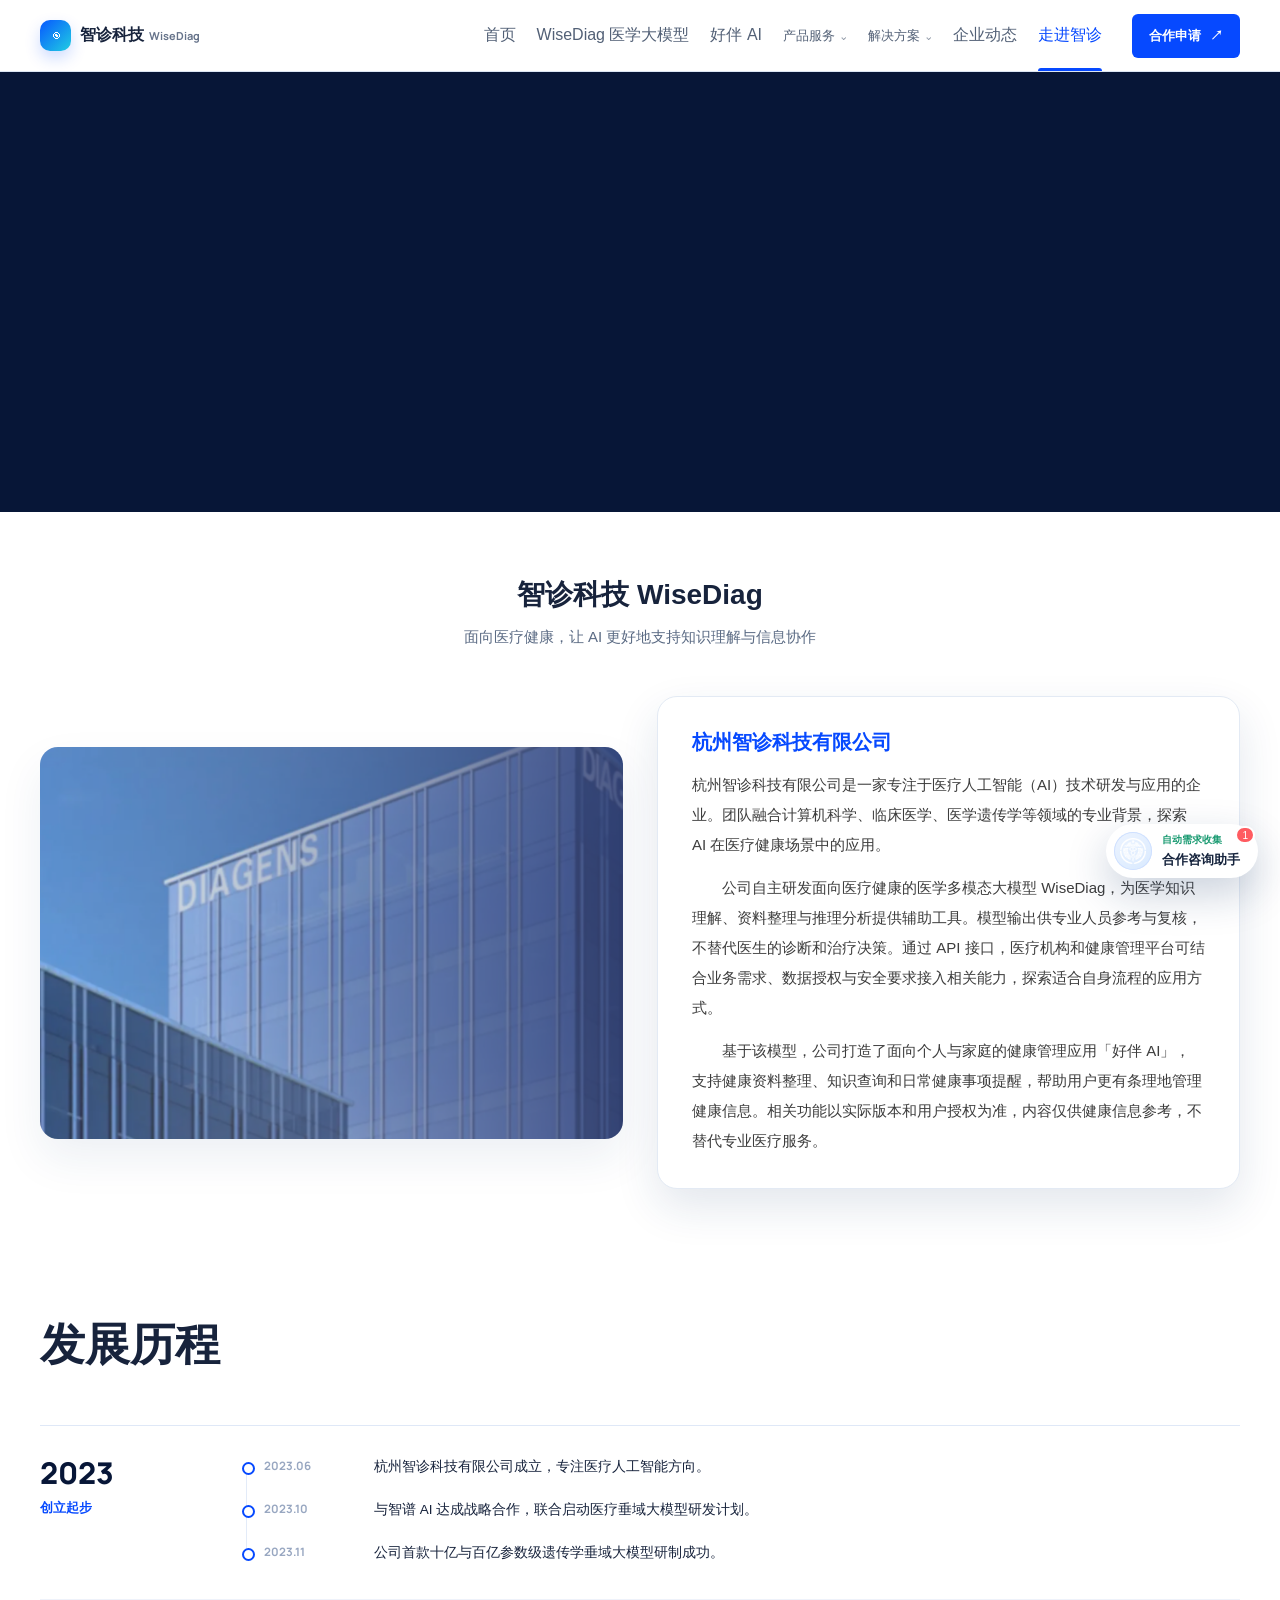
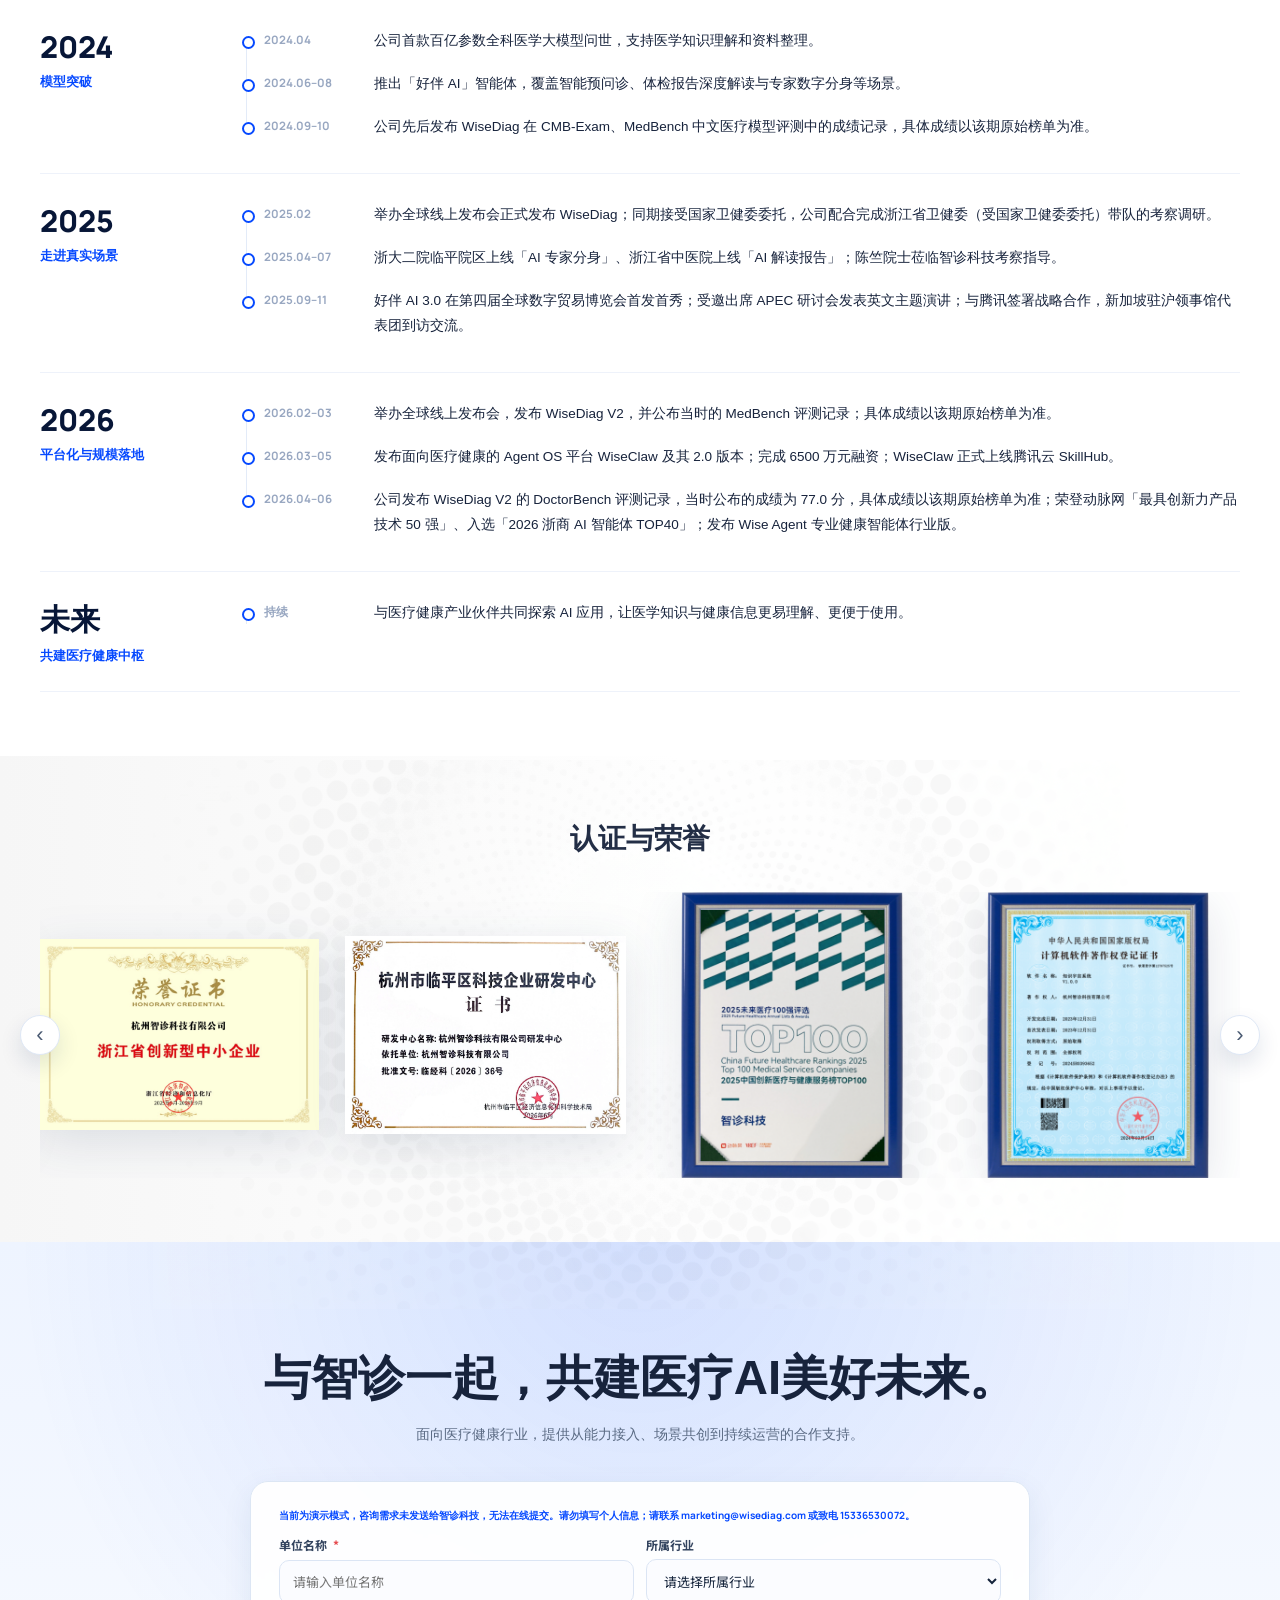
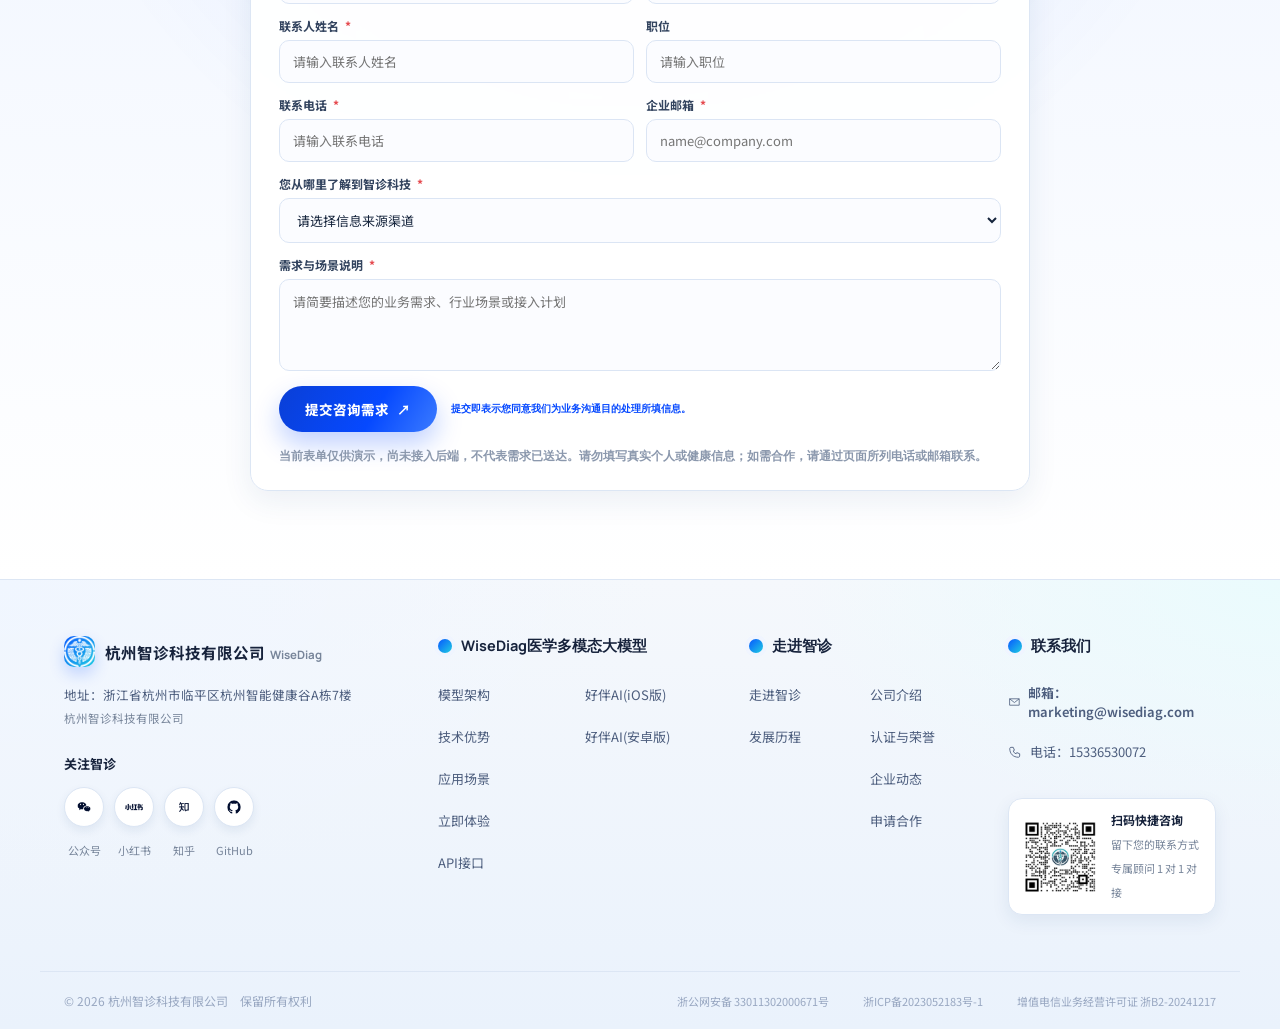
==== commit bc59ed46: "内容检查修复：产品顺序、口径统一、logo 错配、文案细节" ====
--- a/about.html
+++ b/about.html
@@ -107,7 +107,7 @@
             <ul class="history-list" data-page-node-id="jGAdcFtG8zAZadWTtg9CQA">
                 <li data-page-node-id="UJPlRMTT6XA7ZskNZEBnvq"><time data-page-node-id="plCyF0SSVU73mkRSjGCONY">2023.06</time><p data-page-node-id="Q4FvnfT67I4eFpsTk1wHCk">杭州智诊科技有限公司成立，专注医疗人工智能方向。</p></li>
                 <li data-page-node-id="9JzhxIq4fw6XZ4EqKmNxFw"><time data-page-node-id="E1PvzZy1P0RXS0sNzyBxnx">2023.10</time><p data-page-node-id="DqneVOFwYwRR4lKrWrzP7P">与智谱 AI 达成战略合作，联合启动医疗垂域大模型研发计划。</p></li>
-                <li data-page-node-id="jR8Gi6qJPfmpiG3eeGUzHW"><time data-page-node-id="jT58jyR8b7UXJaMJ1Yi4zZ">2023.11</time><p data-page-node-id="lcUYUM4kk3BDWHeNDPzjs3">公司首款十亿及百亿参数级遗传学垂域大模型研制成功。</p></li>
+                <li data-page-node-id="jR8Gi6qJPfmpiG3eeGUzHW"><time data-page-node-id="jT58jyR8b7UXJaMJ1Yi4zZ">2023.11</time><p data-page-node-id="lcUYUM4kk3BDWHeNDPzjs3">公司首款十亿与百亿参数级遗传学垂域大模型研制成功。</p></li>
             </ul>
           </div>
           <div class="history-group" data-page-node-id="LRAouZ21VfySKIERyXcI8s">
@@ -121,7 +121,7 @@
           <div class="history-group" data-page-node-id="qzRWXegZ5pwHPuF8my1VLS">
             <div class="history-year" data-page-node-id="JpcmVBkkFyvTxh471zV37B"><b data-page-node-id="BKgI88euKRRgLaWV3EAM9F">2025</b><span data-page-node-id="TgZ4bZ4A9SGBeUlqR0bsLC">走进真实场景</span></div>
             <ul class="history-list" data-page-node-id="dFA5EMlzVyyh1KozbhD6oA">
-                <li data-page-node-id="zjslkPHO4V37OyhhTUtXK1"><time data-page-node-id="7ysyBkur3oekibrxAeWfKh">2025.02</time><p data-page-node-id="3KRrGnM7Ao2dUZkGK0c2Lb">举办全球线上发布会正式发布 WiseDiag；同期接受国家卫健委委托，由浙江省卫健委带队完成对公司考察调研。</p></li>
+                <li data-page-node-id="zjslkPHO4V37OyhhTUtXK1"><time data-page-node-id="7ysyBkur3oekibrxAeWfKh">2025.02</time><p data-page-node-id="3KRrGnM7Ao2dUZkGK0c2Lb">举办全球线上发布会正式发布 WiseDiag；同期接受国家卫健委委托，公司配合完成浙江省卫健委（受国家卫健委委托）带队的考察调研。</p></li>
                 <li data-page-node-id="yXBChA7ah5PUxYo67HBl46"><time data-page-node-id="TL3lzbhb4st9A5q76qAEbF">2025.04–07</time><p data-page-node-id="7bhvb4DKZzBoC48mC3YMiA">浙大二院临平院区上线「AI 专家分身」、浙江省中医院上线「AI 解读报告」；陈竺院士莅临智诊科技考察指导。</p></li>
                 <li data-page-node-id="9NtZJZtXaNmXAF0gY0VBsJ"><time data-page-node-id="aj0QfziFqEbpGXLvldO8gy">2025.09–11</time><p data-page-node-id="YlakHQbyuR6RCrSJRRwpbi">好伴 AI 3.0 在第四届全球数字贸易博览会首发首秀；受邀出席 APEC 研讨会发表英文主题演讲；与腾讯签署战略合作，新加坡驻沪领事馆代表团到访交流。</p></li>
             </ul>
@@ -155,7 +155,7 @@
             <div class="award-track" id="award-track" data-page-node-id="zGjL2DcPCHxpRr4W0qblAE">
               <div class="award-slide"><div class="award-inner"><a href="assets/brochure/wiseclaw-certificate.webp" target="_blank" rel="noopener" aria-label="查看WiseClaw智能体平台检验证书大图"><img src="assets/brochure/wiseclaw-certificate.webp" alt="中国信通院泰尔实验室WiseClaw智能体平台检验证书" width="794" height="1128" loading="lazy"></a></div></div>
               <div class="award-slide"><div class="award-inner"><a href="assets/brochure/national-project.webp" target="_blank" rel="noopener" aria-label="查看国家科技重大专项项目参与单位牌匾大图"><img src="assets/brochure/national-project.webp" alt="国家科技重大专项项目参与单位牌匾" width="1080" height="721" loading="lazy"></a></div></div>
-              <div class="award-slide"><div class="award-inner"><a href="assets/brochure/ai-top40.webp" target="_blank" rel="noopener" aria-label="查看2026浙商AI智能体TOP40荣誉证书大图"><img src="assets/brochure/ai-top40.webp" alt="2026浙商AI智能体TOP40荣誉证书" width="1484" height="1084" loading="lazy"></a></div></div>
+              <div class="award-slide"><div class="award-inner"><a href="assets/brochure/ai-top40.webp" target="_blank" rel="noopener" aria-label="查看 2026 浙商 AI 智能体 TOP40 荣誉证书大图"><img src="assets/brochure/ai-top40.webp" alt="2026 浙商 AI 智能体 TOP40 荣誉证书" width="1484" height="1084" loading="lazy"></a></div></div>
               <div class="award-slide"><div class="award-inner"><a href="assets/brochure/innovative-sme.webp" target="_blank" rel="noopener" aria-label="查看浙江省创新型中小企业荣誉证书大图"><img src="assets/brochure/innovative-sme.webp" alt="浙江省创新型中小企业荣誉证书" width="1488" height="1016" loading="lazy"></a></div></div>
               <div class="award-slide"><div class="award-inner"><a href="assets/brochure/research-center.webp" target="_blank" rel="noopener" aria-label="查看杭州市临平区科技企业研发中心证书大图"><img src="assets/brochure/research-center.webp" alt="杭州市临平区科技企业研发中心证书" width="1618" height="1142" loading="lazy"></a></div></div>
               <div class="award-slide" data-page-node-id="SEosXXlguJsV8kNxLooZjj"><div class="award-inner" data-page-node-id="keEdPjR2VS8NFFl5GMVQ7y"><img src="assets/about/awards/07835f17639ade4d8acf3dcb97402240.png" alt="智诊科技荣誉证书 1" loading="lazy" data-page-node-id="CV1gWCEY76QHPvUftGcle9"></div></div>
